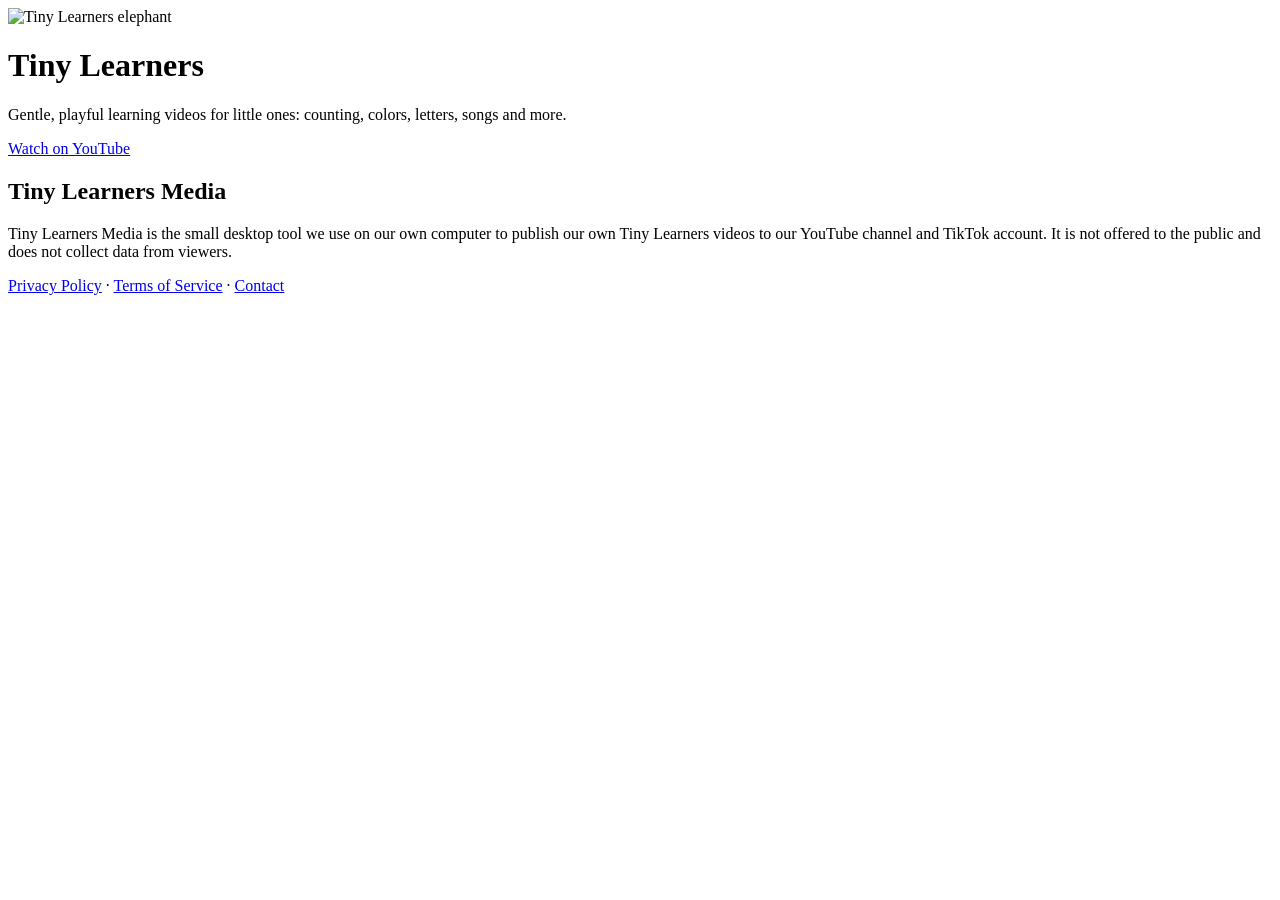
==== index.html @ e6f68d75 "Add initial HTML structure for Tiny Learners" ====
<!doctype html>
<html lang="en">
<head>
<meta charset="utf-8">
<meta name="viewport" content="width=device-width, initial-scale=1">
<title>Tiny Learners</title>
<link rel="icon" href="icon.jpg">
<link rel="stylesheet" href="style.css">
</head>
<body>
<main>
  <img class="logo" src="icon.jpg" alt="Tiny Learners elephant" width="120" height="120">
  <h1>Tiny Learners</h1>
  <p>Gentle, playful learning videos for little ones: counting, colors, letters, songs and more.</p>
  <p><a class="button" href="https://www.youtube.com/channel/UCVewof9gLI_8Oju2egagrQw">Watch on YouTube</a></p>

  <h2>Tiny Learners Media</h2>
  <p>Tiny Learners Media is the small desktop tool we use on our own computer to publish our own
  Tiny Learners videos to our YouTube channel and TikTok account. It is not offered to the public
  and does not collect data from viewers.</p>

  <p class="links"><a href="privacy.html">Privacy Policy</a> &middot; <a href="terms.html">Terms of Service</a> &middot;
  <a href="mailto:tinylearnerscreator@gmail.com">Contact</a></p>
</main>
</body>
</html>
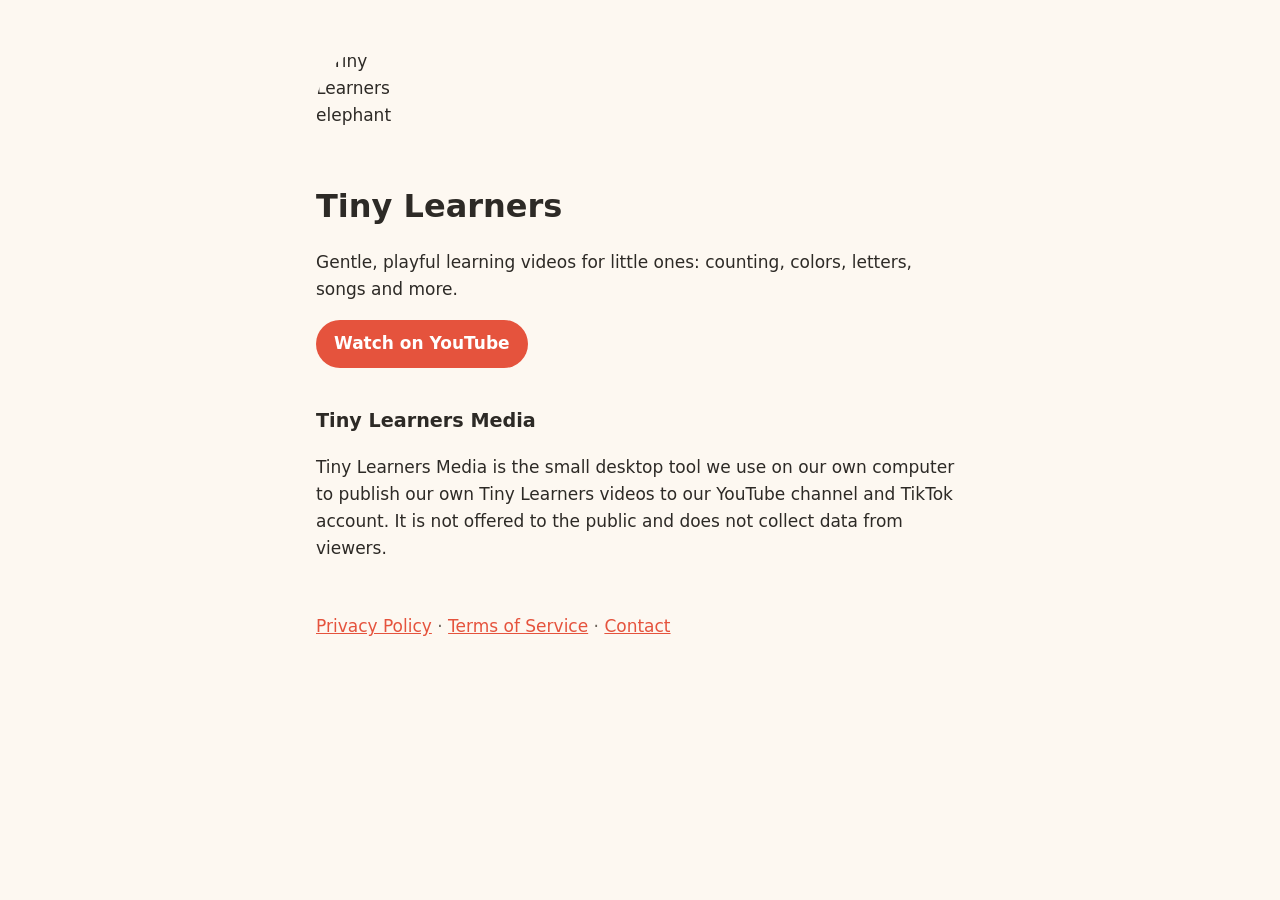
==== commit 7185988d: "Add files via upload" ====
--- a/index.html
+++ b/index.html
@@ -4,12 +4,12 @@
 <meta charset="utf-8">
 <meta name="viewport" content="width=device-width, initial-scale=1">
 <title>Tiny Learners</title>
-<link rel="icon" href="icon.jpg">
+<link rel="icon" href="https://yt3.googleusercontent.com/RKaXb0GFK94QQe6g370gl3TG7ZemWa3ppSqnndNb-00wYAyc5lWTYmpzx7sJsZKiynqfkNKZtw=s240-c-k-c0x00ffffff-no-rj">
 <link rel="stylesheet" href="style.css">
 </head>
 <body>
 <main>
-  <img class="logo" src="icon.jpg" alt="Tiny Learners elephant" width="120" height="120">
+  <img class="logo" src="https://yt3.googleusercontent.com/RKaXb0GFK94QQe6g370gl3TG7ZemWa3ppSqnndNb-00wYAyc5lWTYmpzx7sJsZKiynqfkNKZtw=s240-c-k-c0x00ffffff-no-rj" alt="Tiny Learners elephant" width="120" height="120">
   <h1>Tiny Learners</h1>
   <p>Gentle, playful learning videos for little ones: counting, colors, letters, songs and more.</p>
   <p><a class="button" href="https://www.youtube.com/channel/UCVewof9gLI_8Oju2egagrQw">Watch on YouTube</a></p>
--- a/style.css
+++ b/style.css
@@ -0,0 +1,13 @@
+:root { --bg: #fdf8f1; --fg: #2d2a26; --muted: #6b645b; --accent: #e5533d; }
+* { box-sizing: border-box; }
+body { margin: 0; background: var(--bg); color: var(--fg);
+  font: 17px/1.6 system-ui, -apple-system, "Segoe UI", Roboto, sans-serif; }
+main { max-width: 680px; margin: 0 auto; padding: 48px 16px 64px; }
+h1 { font-size: 2rem; margin: 0.4em 0 0.2em; }
+h2 { font-size: 1.2rem; margin-top: 2em; }
+a { color: var(--accent); }
+.logo { border-radius: 50%; display: block; }
+.muted { color: var(--muted); }
+.button { display: inline-block; background: var(--accent); color: #fff; padding: 10px 18px;
+  border-radius: 999px; text-decoration: none; font-weight: 600; }
+.links { margin-top: 3em; color: var(--muted); }
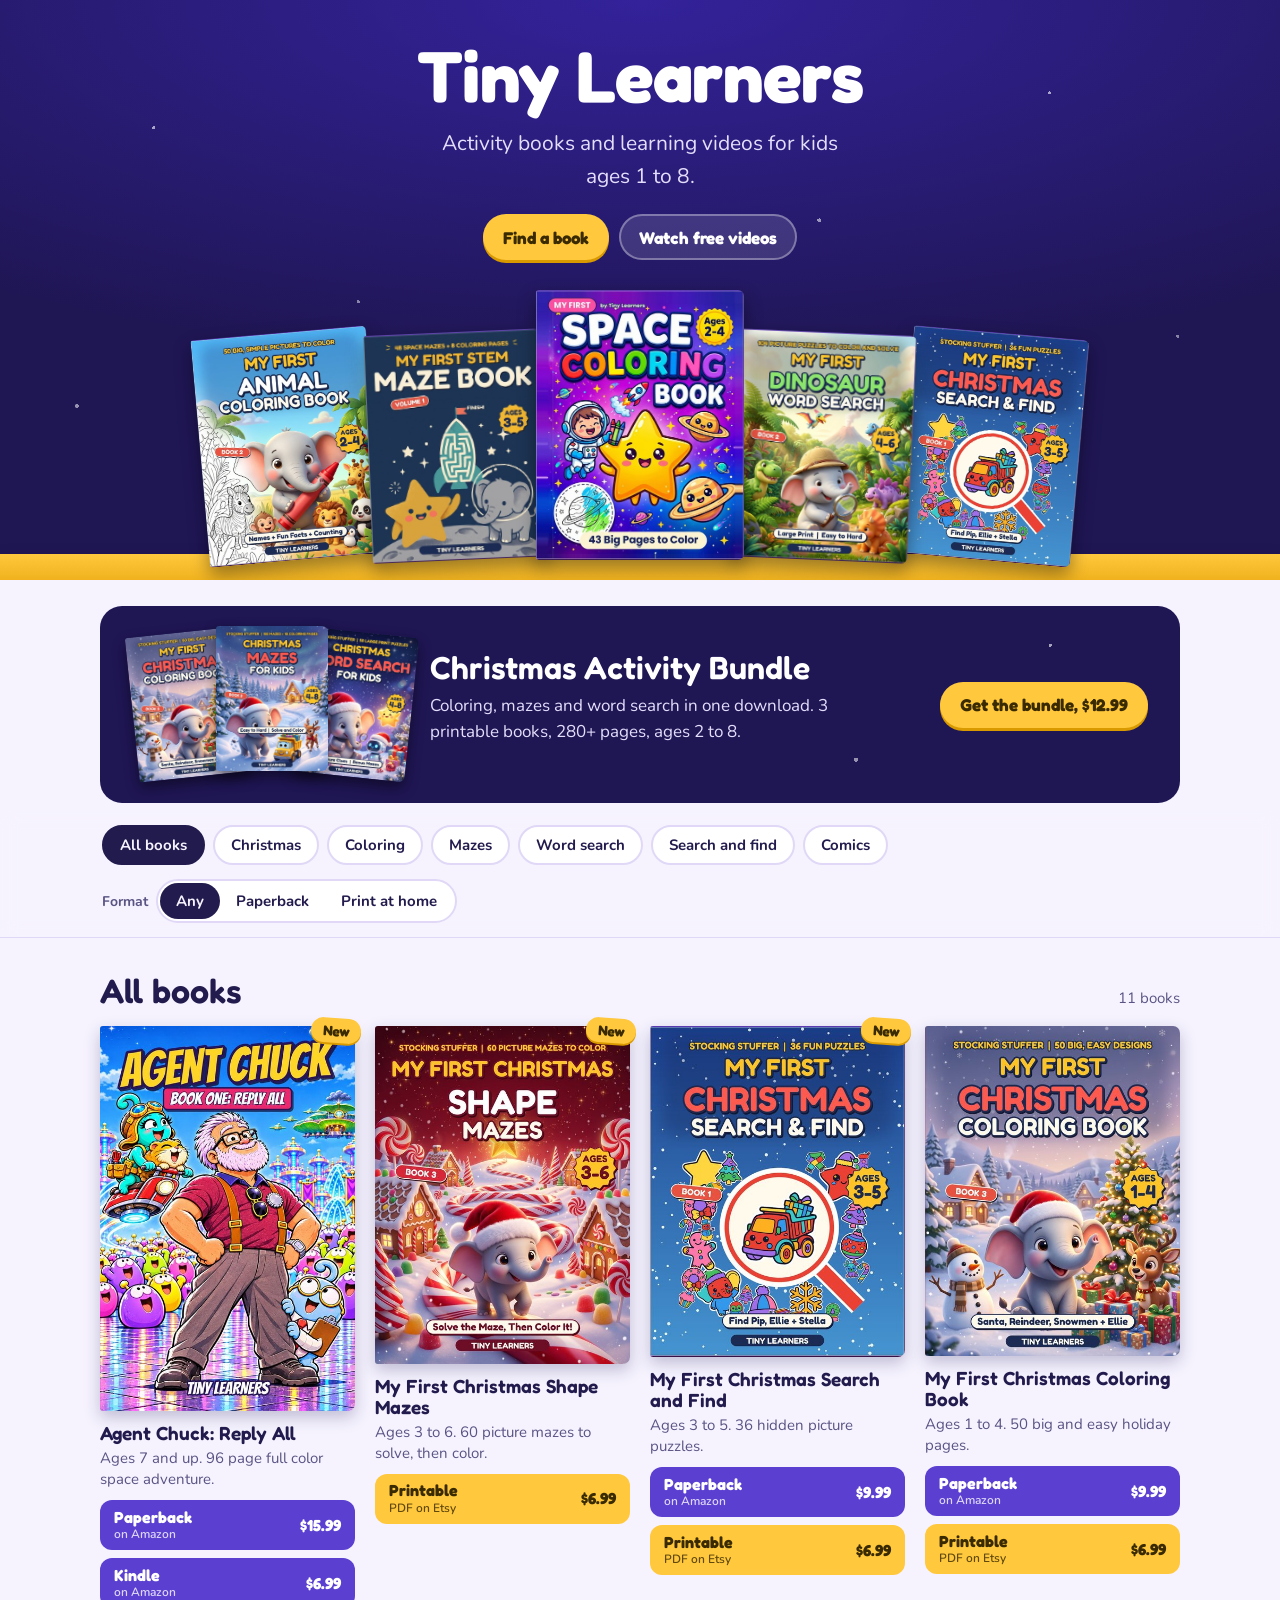
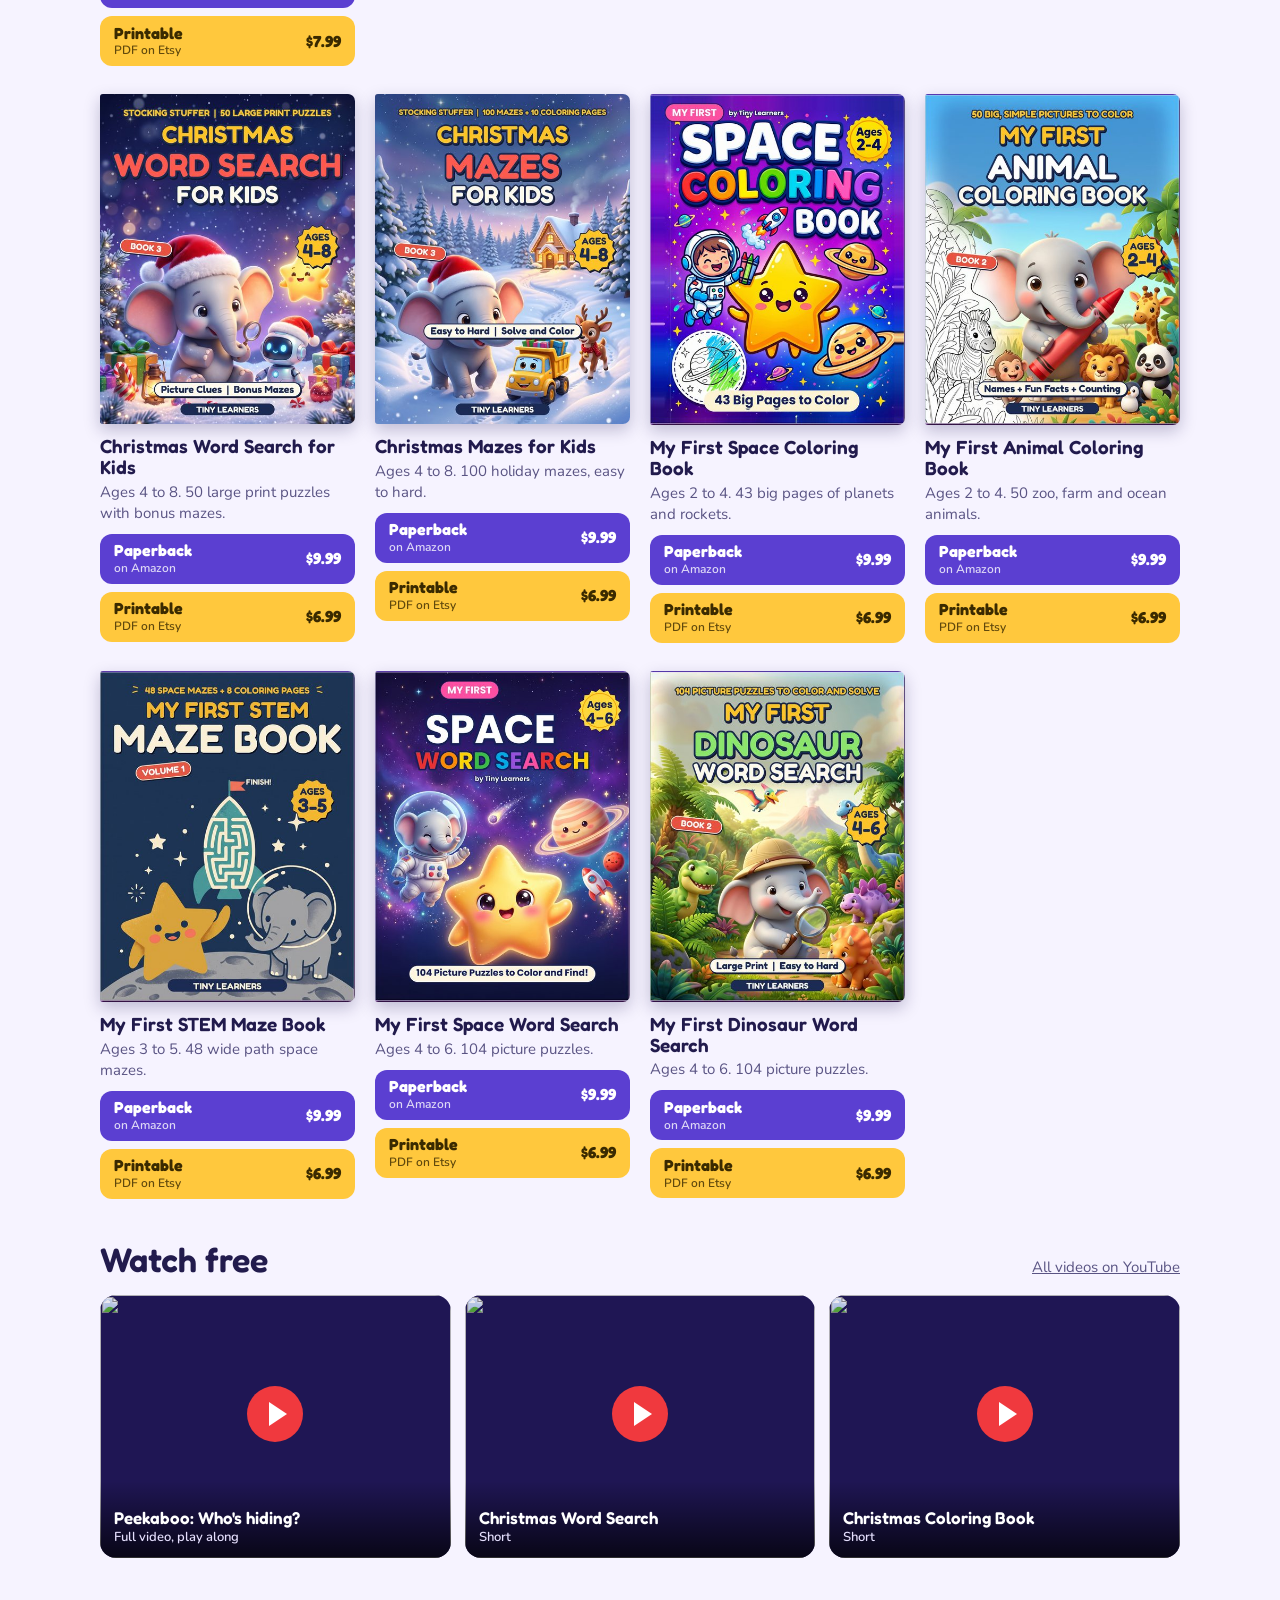
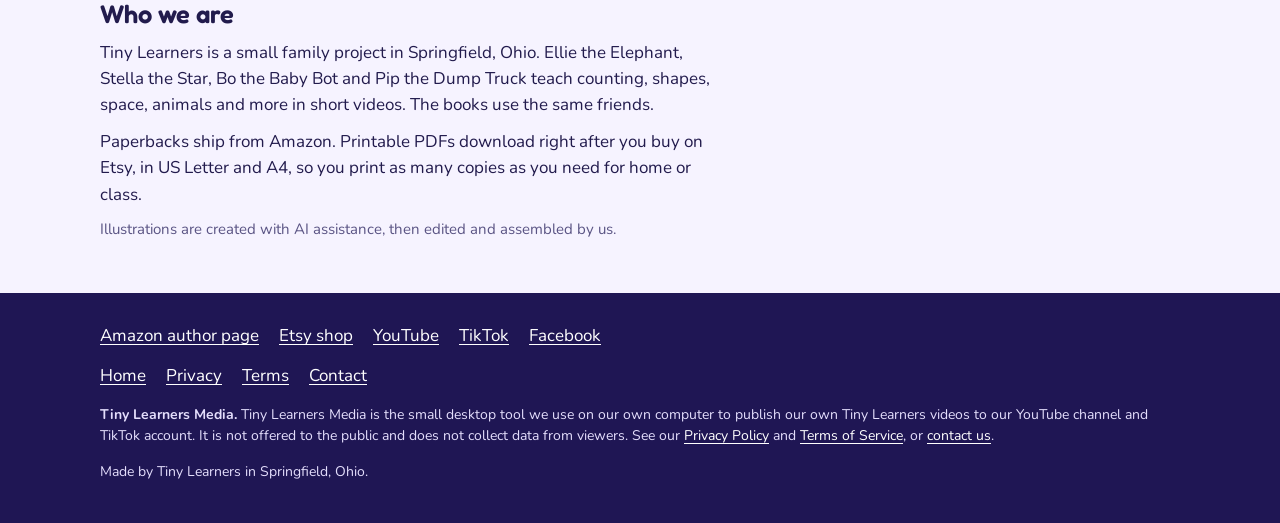
==== commit cecfee1d: "Home page now shows the full links page; app text kept in footer" ====
--- a/index.html
+++ b/index.html
@@ -3,24 +3,331 @@
 <head>
 <meta charset="utf-8">
 <meta name="viewport" content="width=device-width, initial-scale=1">
-<title>Tiny Learners</title>
+<title>Tiny Learners: activity books and videos for kids ages 1 to 8</title>
+<meta name="description" content="Coloring books, mazes, word searches, search and find puzzles and comics for kids ages 1 to 8, as paperbacks on Amazon or printable PDFs on Etsy. Plus free learning videos.">
+<meta property="og:title" content="Tiny Learners: activity books and videos for kids">
+<meta property="og:description" content="Paperbacks on Amazon, printable PDFs on Etsy, and free learning videos on YouTube.">
+<meta property="og:type" content="website">
+<meta property="og:image" content="https://tinylearnerscreator.github.io/img/og.jpg">
+<meta name="twitter:card" content="summary_large_image">
+<link rel="canonical" href="https://tinylearnerscreator.github.io/">
+<meta name="theme-color" content="#1f1654">
 <link rel="icon" href="https://yt3.googleusercontent.com/RKaXb0GFK94QQe6g370gl3TG7ZemWa3ppSqnndNb-00wYAyc5lWTYmpzx7sJsZKiynqfkNKZtw=s240-c-k-c0x00ffffff-no-rj">
-<link rel="stylesheet" href="style.css">
+<link rel="preconnect" href="https://fonts.googleapis.com">
+<link rel="preconnect" href="https://fonts.gstatic.com" crossorigin>
+<link href="https://fonts.googleapis.com/css2?family=Fredoka:wght@500;600;700&family=Nunito:wght@400;600;800&display=swap" rel="stylesheet">
+<style>
+:root{
+  --night:#1f1654; --night-2:#33229a; --sun:#ffc83d; --sun-ink:#3a2a00; --sun-edge:#d99a00;
+  --paper:#f6f3ff; --card:#ffffff; --ink:#221b4d; --muted:#5a5484; --line:#e0d8f6;
+  --btn:#5b3fd1; --btn-ink:#ffffff; --focus:#ff6a4d;
+  --display:"Fredoka","Trebuchet MS",system-ui,sans-serif; --text:"Nunito",system-ui,-apple-system,"Segoe UI",sans-serif;
+}
+@media (prefers-color-scheme:dark){
+  :root{--paper:#140e36; --card:#221a52; --ink:#f4f0ff; --muted:#bdb5e6; --line:#372d73; --btn:#7059ea}
+}
+*{box-sizing:border-box}
+html{scroll-behavior:smooth}
+body{margin:0;background:var(--paper);color:var(--ink);font:400 17px/1.55 var(--text);-webkit-text-size-adjust:100%}
+a{color:inherit}
+:focus-visible{outline:3px solid var(--focus);outline-offset:3px;border-radius:6px}
+.skip{position:absolute;left:-999px;top:8px;background:var(--sun);color:var(--sun-ink);padding:8px 14px;border-radius:8px;z-index:20;font-weight:800}
+.skip:focus{left:8px}
+h1,h2,h3{font-family:var(--display);font-weight:600;line-height:1.1;margin:0}
+.wrap{width:min(1080px,100% - 32px);margin-inline:auto}
+
+/* Hero: a night sky with the covers standing on a toy shelf */
+.hero{background:
+  radial-gradient(1.5px 1.5px at 12% 22%,#fff9 98%,#0000),radial-gradient(1.5px 1.5px at 82% 16%,#fff9 98%,#0000),
+  radial-gradient(2px 2px at 64% 38%,#fff8 98%,#0000),radial-gradient(1.5px 1.5px at 28% 52%,#fff7 98%,#0000),
+  radial-gradient(1.5px 1.5px at 92% 58%,#fff7 98%,#0000),radial-gradient(2px 2px at 6% 70%,#fff8 98%,#0000),
+  radial-gradient(120% 90% at 50% 0%,var(--night-2),var(--night) 70%);
+  color:#fff;padding:36px 0 0;position:relative;overflow:hidden}
+.hero .wrap{text-align:center}
+.hero h1{font-size:clamp(40px,9vw,72px);font-weight:700;letter-spacing:-.01em}
+.hero .lede{max-width:34ch;margin:12px auto 0;font-size:clamp(17px,2.6vw,21px);color:#e4defc}
+.hero-cta{display:flex;flex-wrap:wrap;gap:10px;justify-content:center;margin:22px 0 0}
+.pill{display:inline-flex;align-items:center;min-height:46px;padding:0 20px;border-radius:999px;font:700 17px var(--display);text-decoration:none;
+  background:var(--sun);color:var(--sun-ink);box-shadow:0 3px 0 var(--sun-edge)}
+.pill.alt{background:#ffffff1f;color:#fff;box-shadow:inset 0 0 0 2px #ffffff55}
+.pill:hover{transform:translateY(-1px)}
+.shelf{list-style:none;margin:30px auto 0;padding:0 0 0;display:flex;justify-content:center;align-items:flex-end;position:relative;z-index:1}
+.shelf li{flex:none;margin-inline:-.5vw;transform:rotate(var(--r,0deg));transform-origin:50% 100%;
+  animation:rise .7s cubic-bezier(.2,.9,.3,1.2) both;animation-delay:calc(var(--i)*90ms)}
+.shelf li:nth-child(1){--r:-5deg;--i:0;z-index:1} .shelf li:nth-child(2){--r:-2.5deg;--i:1;z-index:2}
+.shelf li:nth-child(3){--r:0deg;--i:2;z-index:5} .shelf li:nth-child(4){--r:2.5deg;--i:3;z-index:2} .shelf li:nth-child(5){--r:5deg;--i:4;z-index:1}
+.shelf img{display:block;width:clamp(60px,17vw,176px);height:auto;border-radius:3px 6px 6px 3px;box-shadow:-3px 0 0 #0003 inset,0 8px 18px #0006}
+.shelf li:nth-child(3) img{width:clamp(78px,21vw,208px)}
+@keyframes rise{from{transform:translateY(70px) rotate(var(--r,0deg));opacity:0}to{transform:translateY(0) rotate(var(--r,0deg));opacity:1}}
+.ledge{height:26px;background:linear-gradient(var(--sun),#f0b21e);box-shadow:0 5px 0 var(--sun-edge),0 12px 22px #0004;position:relative;z-index:0;margin-top:-6px}
+
+/* Filters */
+.bar{position:relative;top:0;z-index:10;background:color-mix(in srgb,var(--paper) 92%,transparent);backdrop-filter:blur(8px);border-bottom:1px solid var(--line);padding:12px 0}
+.bar .wrap{display:flex;flex-direction:column;gap:10px}
+.row{display:flex;gap:8px;overflow-x:auto;scrollbar-width:none;padding:2px}
+.row::-webkit-scrollbar{display:none}
+.chip{flex:none;min-height:40px;padding:0 16px;border-radius:999px;border:2px solid var(--line);background:var(--card);color:var(--ink);font:700 15px var(--text);cursor:pointer}
+.chip[aria-pressed=true]{background:var(--ink);color:var(--paper);border-color:var(--ink)}
+.seg{display:inline-flex;border:2px solid var(--line);border-radius:999px;background:var(--card);padding:2px;flex:none}
+.seg .chip{border:0;min-height:36px}
+.rowlabel{flex:none;align-self:center;font:700 14px var(--text);color:var(--muted)}
+
+@media(min-width:700px){.bar{position:sticky}}
+@media(max-width:560px){.shelf li:nth-child(1),.shelf li:nth-child(5){display:none}.shelf img{width:30vw}.shelf li:nth-child(3) img{width:38vw}.shelf li{margin-inline:-2vw}}
+
+/* Sections */
+section{padding:34px 0 8px}
+.sec-h{display:flex;align-items:baseline;justify-content:space-between;gap:12px;margin-bottom:16px;flex-wrap:wrap}
+.sec-h h2{font-size:clamp(26px,4.4vw,34px)}
+.count{color:var(--muted);font-size:15px;margin:0}
+
+/* Bundle */
+.bundle{display:grid;gap:18px;align-items:center;background:var(--night);color:#fff;border-radius:22px;padding:22px;margin-top:26px;
+  background-image:radial-gradient(1.5px 1.5px at 88% 20%,#fff9 98%,#0000),radial-gradient(2px 2px at 70% 78%,#fff8 98%,#0000)}
+.bundle .stack{display:flex;justify-content:center}
+.bundle .bc{width:min(30vw,128px);height:auto;border-radius:3px 6px 6px 3px;box-shadow:0 6px 14px #0007;margin-inline:-14px;transform:rotate(var(--r,0deg))}
+.bundle .bc:nth-child(1){--r:-6deg}.bundle .bc:nth-child(3){--r:6deg}.bundle .bc:nth-child(2){position:relative;z-index:1;transform:translateY(-6px)}
+.bundle h2{font-size:clamp(24px,4vw,32px)}
+.bundle p{margin:8px 0 14px;color:#e4defc;max-width:44ch}
+@media(min-width:700px){.bundle{grid-template-columns:auto 1fr auto;padding:26px 32px}.bundle .stack{justify-content:flex-start;padding-inline:14px}.bundle .bc{width:112px}}
+
+/* Book cards */
+.books{list-style:none;margin:0;padding:0;display:grid;grid-template-columns:repeat(2,1fr);gap:22px 14px}
+@media(min-width:640px){.books{grid-template-columns:repeat(3,1fr);gap:28px 20px}}
+@media(min-width:900px){.books{grid-template-columns:repeat(4,1fr)}}
+.book[hidden]{display:none}
+.art{position:relative;margin-bottom:12px}
+.cv{display:block;width:100%;height:auto;aspect-ratio:480/623;border-radius:3px 7px 7px 3px;box-shadow:inset 4px 0 0 #00000030,0 6px 16px #1f165440;transition:transform .2s}
+.book:hover .cv{transform:translateY(-4px) rotate(-1deg)}
+.flag{position:absolute;top:-8px;right:-6px;background:var(--sun);color:var(--sun-ink);font:700 14px var(--display);padding:4px 12px;border-radius:999px;box-shadow:0 2px 0 var(--sun-edge);transform:rotate(4deg)}
+.cv-chuck{display:flex;flex-direction:column;justify-content:center;align-items:center;gap:2px;text-align:center;color:#fff;
+  background:radial-gradient(circle at 50% 30%,#7b3fe4,#2b1670 70%);padding:12px}
+.cv-chuck .c1{font:700 clamp(18px,4vw,26px) var(--display);color:var(--sun)}
+.cv-chuck .c2{font:700 clamp(32px,8vw,52px)/1 var(--display);text-shadow:3px 3px 0 #ff6a4d}
+.cv-chuck .c3{font:600 clamp(15px,3.2vw,20px) var(--display);margin-top:8px}
+.cv-chuck .c4{font:700 13px var(--text);background:var(--sun);color:var(--sun-ink);padding:3px 10px;border-radius:999px;margin-top:12px}
+.book h3{font-size:19px;margin-bottom:4px}
+.meta{margin:0 0 10px;color:var(--muted);font-size:15px;line-height:1.4}
+.buys{display:grid;gap:8px}
+.buy{display:flex;justify-content:space-between;align-items:center;gap:8px;min-height:50px;padding:6px 14px;border-radius:12px;text-decoration:none;font:700 16px var(--display);line-height:1.15}
+.artlink{display:block;width:100%;padding:0;margin:0;border:0;background:none;cursor:pointer;color:inherit;border-radius:7px}
+.artlink:focus-visible,.buy:focus-visible{outline:3px solid var(--sun);outline-offset:3px}
+#pick{border:0;border-radius:18px;padding:20px;max-width:min(92vw,360px);width:100%;background:#fff;color:inherit;box-shadow:0 20px 60px #1f165480}
+#pick::backdrop{background:#1f165499}
+#pick h3{margin:0 0 4px;font:700 20px var(--display)}
+#pick p{margin:0 0 14px}
+#pick .buys{display:grid;gap:10px}
+#pick .x{margin-top:12px;width:100%;min-height:44px;border:0;border-radius:12px;background:#0000000d;font:600 16px var(--text);cursor:pointer}
+.buy small{display:block;font:600 12px var(--text);opacity:.8}
+.buy-paperback,.buy-hardcover,.buy-kindle{background:var(--btn);color:var(--btn-ink)}
+.buy-print{background:var(--sun);color:var(--sun-ink)}
+.buy:hover{filter:brightness(1.07);transform:translateY(-1px)}
+.buy[hidden]{display:none}
+.empty{text-align:center;padding:30px 0}
+.empty button{margin-top:10px}
+
+/* Videos */
+.vids{display:grid;gap:14px;grid-template-columns:1fr}
+@media(min-width:640px){.vids{grid-template-columns:repeat(3,1fr)}}
+.vid{position:relative;display:block;border-radius:16px;overflow:hidden;background:var(--night);color:#fff;text-decoration:none;aspect-ratio:4/3}
+.vid img{width:100%;height:100%;object-fit:cover;display:block;opacity:.9}
+.vid .play{position:absolute;inset:0;margin:auto;width:56px;height:56px;border-radius:50%;background:#ff3d3dee;top:-24px}
+.vid .play::after{content:"";position:absolute;left:22px;top:16px;border-left:18px solid #fff;border-top:12px solid transparent;border-bottom:12px solid transparent}
+.vid .vt{position:absolute;left:0;right:0;bottom:0;padding:26px 14px 12px;background:linear-gradient(#0000,#000b);font:600 17px var(--display)}
+.vid .vt small{display:block;font:600 13px var(--text);color:#e4defc}
+.vid:hover img{opacity:1}
+
+/* About + footer */
+.about{display:grid;gap:10px;max-width:62ch}
+.about p{margin:0}
+.fine{color:var(--muted);font-size:15px}
+footer{margin-top:44px;background:var(--night);color:#e4defc;padding:30px 0 40px}
+footer .wrap{display:grid;gap:14px}
+footer nav{display:flex;flex-wrap:wrap;gap:6px 20px}
+footer a{color:#fff;text-underline-offset:3px}
+footer p{margin:0;font-size:14px}
+
+@media(prefers-reduced-motion:reduce){
+  html{scroll-behavior:auto}
+  .shelf li{animation:none}
+  .cv,.buy,.pill{transition:none}
+  .book:hover .cv,.buy:hover,.pill:hover{transform:none}
+}
+</style>
 </head>
 <body>
+<a class="skip" href="#books">Skip to the books</a>
+
+<header class="hero">
+  <div class="wrap">
+    <h1>Tiny Learners</h1>
+    <p class="lede">Activity books and learning videos for kids ages 1 to 8.</p>
+    <div class="hero-cta">
+      <a class="pill" href="#books">Find a book</a>
+      <a class="pill alt" href="#watch">Watch free videos</a>
+    </div>
+    <ul class="shelf" aria-hidden="true"><li><img class="hc" src="img/books/animal-coloring.jpg" width="480" height="623" style="aspect-ratio:480/623" alt="" loading="lazy" decoding="async"></li><li><img class="hc" src="img/books/stem-maze.jpg" width="480" height="623" style="aspect-ratio:480/623" alt="" loading="lazy" decoding="async"></li><li><img class="hc" src="img/books/space-coloring.jpg" width="480" height="623" style="aspect-ratio:480/623" alt="" loading="lazy" decoding="async"></li><li><img class="hc" src="img/books/dino-word-search.jpg" width="480" height="623" style="aspect-ratio:480/623" alt="" loading="lazy" decoding="async"></li><li><img class="hc" src="img/books/xmas-search-find.jpg" width="480" height="623" style="aspect-ratio:480/623" alt="" loading="lazy" decoding="async"></li></ul>
+  </div>
+  <div class="ledge"></div>
+</header>
+
 <main>
-  <img class="logo" src="https://yt3.googleusercontent.com/RKaXb0GFK94QQe6g370gl3TG7ZemWa3ppSqnndNb-00wYAyc5lWTYmpzx7sJsZKiynqfkNKZtw=s240-c-k-c0x00ffffff-no-rj" alt="Tiny Learners elephant" width="120" height="120">
-  <h1>Tiny Learners</h1>
-  <p>Gentle, playful learning videos for little ones: counting, colors, letters, songs and more.</p>
-  <p><a class="button" href="https://www.youtube.com/channel/UCVewof9gLI_8Oju2egagrQw">Watch on YouTube</a></p>
-
-  <h2>Tiny Learners Media</h2>
-  <p>Tiny Learners Media is the small desktop tool we use on our own computer to publish our own
-  Tiny Learners videos to our YouTube channel and TikTok account. It is not offered to the public
-  and does not collect data from viewers.</p>
-
-  <p class="links"><a href="privacy.html">Privacy Policy</a> &middot; <a href="terms.html">Terms of Service</a> &middot;
-  <a href="mailto:tinylearnerscreator@gmail.com">Contact</a></p>
+  <div class="wrap">
+    <section aria-labelledby="bundle-h" style="padding-top:0">
+      <div class="bundle">
+        <div class="stack" aria-hidden="true"><img class="bc" src="img/books/xmas-coloring.jpg" width="480" height="621" style="aspect-ratio:480/621" alt="" loading="lazy" decoding="async"><img class="bc" src="img/books/xmas-maze.jpg" width="480" height="621" style="aspect-ratio:480/621" alt="" loading="lazy" decoding="async"><img class="bc" src="img/books/xmas-word-search.jpg" width="480" height="621" style="aspect-ratio:480/621" alt="" loading="lazy" decoding="async"></div>
+        <div>
+          <h2 id="bundle-h">Christmas Activity Bundle</h2>
+          <p>Coloring, mazes and word search in one download. 3 printable books, 280+ pages, ages 2 to 8.</p>
+        </div>
+        <a class="pill" href="https://www.etsy.com/listing/4613934988" target="_blank" rel="noopener" aria-label="Get the Christmas Activity Bundle printable PDF on Etsy, $12.99">Get the bundle, $12.99</a>
+      </div>
+    </section>
+  </div>
+
+<div class="bar" id="bar" role="region" aria-label="Filter books">
+  <div class="wrap">
+    <div class="row" id="kinds"><button type="button" class="chip" data-filter="all" aria-pressed="true">All books</button><button type="button" class="chip" data-filter="t:christmas" aria-pressed="false">Christmas</button><button type="button" class="chip" data-filter="k:coloring" aria-pressed="false">Coloring</button><button type="button" class="chip" data-filter="k:mazes" aria-pressed="false">Mazes</button><button type="button" class="chip" data-filter="k:wordsearch" aria-pressed="false">Word search</button><button type="button" class="chip" data-filter="k:search" aria-pressed="false">Search and find</button><button type="button" class="chip" data-filter="k:comics" aria-pressed="false">Comics</button></div>
+    <div class="row">
+      <span class="rowlabel" id="fmtlabel">Format</span>
+      <div class="seg" role="group" aria-labelledby="fmtlabel" id="fmts">
+        <button type="button" class="chip" data-format="any" aria-pressed="true">Any</button>
+        <button type="button" class="chip" data-format="paperback" aria-pressed="false">Paperback</button>
+        <button type="button" class="chip" data-format="print" aria-pressed="false">Print at home</button>
+      </div>
+    </div>
+  </div>
+</div>
+
+  <div class="wrap">
+    <section id="books" aria-labelledby="books-h">
+      <div class="sec-h">
+        <h2 id="books-h">All books</h2>
+        <p class="count" id="count" aria-live="polite">11 books</p>
+      </div>
+      <ul class="books" id="list">
+<li class="book" data-kind="comics" data-themes="comics" data-formats="paperback kindle print"><div class="art"><button type="button" class="artlink choose" aria-haspopup="dialog" aria-label="Choose where to buy Agent Chuck: Reply All"><img class="cv" src="img/books/agent-chuck.jpg" width="480" height="724" style="aspect-ratio:480/724" alt="Cover of Agent Chuck: Reply All" loading="lazy" decoding="async"></button><span class="flag">New</span></div><h3>Agent Chuck: Reply All</h3><p class="meta">Ages 7 and up. 96 page full color space adventure.</p><div class="buys"><a class="buy buy-paperback" href="https://www.amazon.com/dp/B0HSL2GQD8" target="_blank" rel="noopener" aria-label="Paperback of Agent Chuck: Reply All on Amazon, $15.99"><span class="bl">Paperback<small>on Amazon</small></span><span class="bp">$15.99</span></a><a class="buy buy-kindle" href="https://www.amazon.com/dp/B0HSJZ2Z18" target="_blank" rel="noopener" aria-label="Kindle of Agent Chuck: Reply All on Amazon, $6.99"><span class="bl">Kindle<small>on Amazon</small></span><span class="bp">$6.99</span></a><a class="buy buy-print" href="https://www.etsy.com/listing/4616712001" target="_blank" rel="noopener" aria-label="Printable of Agent Chuck: Reply All on Etsy, $7.99"><span class="bl">Printable<small>PDF on Etsy</small></span><span class="bp">$7.99</span></a></div></li>
+<li class="book" data-kind="mazes" data-themes="christmas" data-formats="print"><div class="art"><a class="artlink" href="https://www.etsy.com/listing/4620714839" target="_blank" rel="noopener" aria-label="Buy My First Christmas Shape Mazes on Etsy"><img class="cv" src="img/books/xmas-shape-mazes.jpg" width="480" height="635" style="aspect-ratio:480/635" alt="Cover of My First Christmas Shape Mazes" loading="lazy" decoding="async"></a><span class="flag">New</span></div><h3>My First Christmas Shape Mazes</h3><p class="meta">Ages 3 to 6. 60 picture mazes to solve, then color.</p><div class="buys"><a class="buy buy-print" href="https://www.etsy.com/listing/4620714839" target="_blank" rel="noopener" aria-label="Printable of My First Christmas Shape Mazes on Etsy, $6.99"><span class="bl">Printable<small>PDF on Etsy</small></span><span class="bp">$6.99</span></a></div></li>
+<li class="book" data-kind="search" data-themes="christmas" data-formats="paperback print"><div class="art"><button type="button" class="artlink choose" aria-haspopup="dialog" aria-label="Choose where to buy My First Christmas Search and Find"><img class="cv" src="img/books/xmas-search-find.jpg" width="480" height="623" style="aspect-ratio:480/623" alt="Cover of My First Christmas Search and Find" loading="lazy" decoding="async"></button><span class="flag">New</span></div><h3>My First Christmas Search and Find</h3><p class="meta">Ages 3 to 5. 36 hidden picture puzzles.</p><div class="buys"><a class="buy buy-paperback" href="https://www.amazon.com/dp/B0HRYKTGF6" target="_blank" rel="noopener" aria-label="Paperback of My First Christmas Search and Find on Amazon, $9.99"><span class="bl">Paperback<small>on Amazon</small></span><span class="bp">$9.99</span></a><a class="buy buy-print" href="https://www.etsy.com/listing/4619001616" target="_blank" rel="noopener" aria-label="Printable of My First Christmas Search and Find on Etsy, $6.99"><span class="bl">Printable<small>PDF on Etsy</small></span><span class="bp">$6.99</span></a></div></li>
+<li class="book" data-kind="coloring" data-themes="christmas" data-formats="paperback print"><div class="art"><button type="button" class="artlink choose" aria-haspopup="dialog" aria-label="Choose where to buy My First Christmas Coloring Book"><img class="cv" src="img/books/xmas-coloring.jpg" width="480" height="621" style="aspect-ratio:480/621" alt="Cover of My First Christmas Coloring Book" loading="lazy" decoding="async"></button></div><h3>My First Christmas Coloring Book</h3><p class="meta">Ages 1 to 4. 50 big and easy holiday pages.</p><div class="buys"><a class="buy buy-paperback" href="https://www.amazon.com/dp/B0HRRD8DKT" target="_blank" rel="noopener" aria-label="Paperback of My First Christmas Coloring Book on Amazon, $9.99"><span class="bl">Paperback<small>on Amazon</small></span><span class="bp">$9.99</span></a><a class="buy buy-print" href="https://www.etsy.com/listing/4610915945" target="_blank" rel="noopener" aria-label="Printable of My First Christmas Coloring Book on Etsy, $6.99"><span class="bl">Printable<small>PDF on Etsy</small></span><span class="bp">$6.99</span></a></div></li>
+<li class="book" data-kind="wordsearch" data-themes="christmas" data-formats="paperback print"><div class="art"><button type="button" class="artlink choose" aria-haspopup="dialog" aria-label="Choose where to buy Christmas Word Search for Kids"><img class="cv" src="img/books/xmas-word-search.jpg" width="480" height="621" style="aspect-ratio:480/621" alt="Cover of Christmas Word Search for Kids" loading="lazy" decoding="async"></button></div><h3>Christmas Word Search for Kids</h3><p class="meta">Ages 4 to 8. 50 large print puzzles with bonus mazes.</p><div class="buys"><a class="buy buy-paperback" href="https://www.amazon.com/dp/B0HQXY3JF4" target="_blank" rel="noopener" aria-label="Paperback of Christmas Word Search for Kids on Amazon, $9.99"><span class="bl">Paperback<small>on Amazon</small></span><span class="bp">$9.99</span></a><a class="buy buy-print" href="https://www.etsy.com/listing/4610936816" target="_blank" rel="noopener" aria-label="Printable of Christmas Word Search for Kids on Etsy, $6.99"><span class="bl">Printable<small>PDF on Etsy</small></span><span class="bp">$6.99</span></a></div></li>
+<li class="book" data-kind="mazes" data-themes="christmas" data-formats="paperback print"><div class="art"><button type="button" class="artlink choose" aria-haspopup="dialog" aria-label="Choose where to buy Christmas Mazes for Kids"><img class="cv" src="img/books/xmas-maze.jpg" width="480" height="621" style="aspect-ratio:480/621" alt="Cover of Christmas Mazes for Kids" loading="lazy" decoding="async"></button></div><h3>Christmas Mazes for Kids</h3><p class="meta">Ages 4 to 8. 100 holiday mazes, easy to hard.</p><div class="buys"><a class="buy buy-paperback" href="https://www.amazon.com/dp/B0HR1RRNCD" target="_blank" rel="noopener" aria-label="Paperback of Christmas Mazes for Kids on Amazon, $9.99"><span class="bl">Paperback<small>on Amazon</small></span><span class="bp">$9.99</span></a><a class="buy buy-print" href="https://www.etsy.com/listing/4611716552" target="_blank" rel="noopener" aria-label="Printable of Christmas Mazes for Kids on Etsy, $6.99"><span class="bl">Printable<small>PDF on Etsy</small></span><span class="bp">$6.99</span></a></div></li>
+<li class="book" data-kind="coloring" data-themes="space" data-formats="paperback print"><div class="art"><button type="button" class="artlink choose" aria-haspopup="dialog" aria-label="Choose where to buy My First Space Coloring Book"><img class="cv" src="img/books/space-coloring.jpg" width="480" height="623" style="aspect-ratio:480/623" alt="Cover of My First Space Coloring Book" loading="lazy" decoding="async"></button></div><h3>My First Space Coloring Book</h3><p class="meta">Ages 2 to 4. 43 big pages of planets and rockets.</p><div class="buys"><a class="buy buy-paperback" href="https://www.amazon.com/dp/B0HPSQ8VM6" target="_blank" rel="noopener" aria-label="Paperback of My First Space Coloring Book on Amazon, $9.99"><span class="bl">Paperback<small>on Amazon</small></span><span class="bp">$9.99</span></a><a class="buy buy-print" href="https://www.etsy.com/listing/4610870364" target="_blank" rel="noopener" aria-label="Printable of My First Space Coloring Book on Etsy, $6.99"><span class="bl">Printable<small>PDF on Etsy</small></span><span class="bp">$6.99</span></a></div></li>
+<li class="book" data-kind="coloring" data-themes="animals" data-formats="paperback print"><div class="art"><button type="button" class="artlink choose" aria-haspopup="dialog" aria-label="Choose where to buy My First Animal Coloring Book"><img class="cv" src="img/books/animal-coloring.jpg" width="480" height="623" style="aspect-ratio:480/623" alt="Cover of My First Animal Coloring Book" loading="lazy" decoding="async"></button></div><h3>My First Animal Coloring Book</h3><p class="meta">Ages 2 to 4. 50 zoo, farm and ocean animals.</p><div class="buys"><a class="buy buy-paperback" href="https://www.amazon.com/dp/B0HQ53N3ZX" target="_blank" rel="noopener" aria-label="Paperback of My First Animal Coloring Book on Amazon, $9.99"><span class="bl">Paperback<small>on Amazon</small></span><span class="bp">$9.99</span></a><a class="buy buy-print" href="https://www.etsy.com/listing/4610855013" target="_blank" rel="noopener" aria-label="Printable of My First Animal Coloring Book on Etsy, $6.99"><span class="bl">Printable<small>PDF on Etsy</small></span><span class="bp">$6.99</span></a></div></li>
+<li class="book" data-kind="mazes" data-themes="space" data-formats="paperback print"><div class="art"><button type="button" class="artlink choose" aria-haspopup="dialog" aria-label="Choose where to buy My First STEM Maze Book"><img class="cv" src="img/books/stem-maze.jpg" width="480" height="623" style="aspect-ratio:480/623" alt="Cover of My First STEM Maze Book" loading="lazy" decoding="async"></button></div><h3>My First STEM Maze Book</h3><p class="meta">Ages 3 to 5. 48 wide path space mazes.</p><div class="buys"><a class="buy buy-paperback" href="https://www.amazon.com/dp/B0HPNW81W8" target="_blank" rel="noopener" aria-label="Paperback of My First STEM Maze Book on Amazon, $9.99"><span class="bl">Paperback<small>on Amazon</small></span><span class="bp">$9.99</span></a><a class="buy buy-print" href="https://www.etsy.com/listing/4610873516" target="_blank" rel="noopener" aria-label="Printable of My First STEM Maze Book on Etsy, $6.99"><span class="bl">Printable<small>PDF on Etsy</small></span><span class="bp">$6.99</span></a></div></li>
+<li class="book" data-kind="wordsearch" data-themes="space" data-formats="paperback print"><div class="art"><button type="button" class="artlink choose" aria-haspopup="dialog" aria-label="Choose where to buy My First Space Word Search"><img class="cv" src="img/books/space-word-search.jpg" width="480" height="623" style="aspect-ratio:480/623" alt="Cover of My First Space Word Search" loading="lazy" decoding="async"></button></div><h3>My First Space Word Search</h3><p class="meta">Ages 4 to 6. 104 picture puzzles.</p><div class="buys"><a class="buy buy-paperback" href="https://www.amazon.com/dp/B0HPRZD5RH" target="_blank" rel="noopener" aria-label="Paperback of My First Space Word Search on Amazon, $9.99"><span class="bl">Paperback<small>on Amazon</small></span><span class="bp">$9.99</span></a><a class="buy buy-print" href="https://www.etsy.com/listing/4610871548" target="_blank" rel="noopener" aria-label="Printable of My First Space Word Search on Etsy, $6.99"><span class="bl">Printable<small>PDF on Etsy</small></span><span class="bp">$6.99</span></a></div></li>
+<li class="book" data-kind="wordsearch" data-themes="dinosaurs" data-formats="paperback print"><div class="art"><button type="button" class="artlink choose" aria-haspopup="dialog" aria-label="Choose where to buy My First Dinosaur Word Search"><img class="cv" src="img/books/dino-word-search.jpg" width="480" height="623" style="aspect-ratio:480/623" alt="Cover of My First Dinosaur Word Search" loading="lazy" decoding="async"></button></div><h3>My First Dinosaur Word Search</h3><p class="meta">Ages 4 to 6. 104 picture puzzles.</p><div class="buys"><a class="buy buy-paperback" href="https://www.amazon.com/dp/B0HQ4YXTPR" target="_blank" rel="noopener" aria-label="Paperback of My First Dinosaur Word Search on Amazon, $9.99"><span class="bl">Paperback<small>on Amazon</small></span><span class="bp">$9.99</span></a><a class="buy buy-print" href="https://www.etsy.com/listing/4610875376" target="_blank" rel="noopener" aria-label="Printable of My First Dinosaur Word Search on Etsy, $6.99"><span class="bl">Printable<small>PDF on Etsy</small></span><span class="bp">$6.99</span></a></div></li>
+      </ul>
+      <div class="empty" id="empty" hidden>
+        <p>No books match both filters yet.</p>
+        <button type="button" class="chip" id="reset">Show all books</button>
+      </div>
+      <noscript><p>Browse every book on <a href="https://www.amazon.com/stores/Tiny-Learners/author/B0HQF9H95T/allbooks">Amazon</a> or <a href="https://tinylearnersbooks.etsy.com">Etsy</a>.</p></noscript>
+    </section>
+
+    <section id="watch" aria-labelledby="watch-h">
+      <div class="sec-h">
+        <h2 id="watch-h">Watch free</h2>
+        <p class="count"><a href="https://www.youtube.com/channel/UCVewof9gLI_8Oju2egagrQw" target="_blank" rel="noopener">All videos on YouTube</a></p>
+      </div>
+      <div class="vids"><a class="vid" href="https://youtu.be/edr1RIdSxzY" target="_blank" rel="noopener"><img src="https://i.ytimg.com/vi/edr1RIdSxzY/hqdefault.jpg" width="480" height="360" alt="" loading="lazy"><span class="play" aria-hidden="true"></span><span class="vt">Peekaboo: Who&#x27;s hiding?<small>Full video, play along</small></span></a><a class="vid" href="https://youtu.be/nVTQbh3vvkM" target="_blank" rel="noopener"><img src="https://i.ytimg.com/vi/nVTQbh3vvkM/hqdefault.jpg" width="480" height="360" alt="" loading="lazy"><span class="play" aria-hidden="true"></span><span class="vt">Christmas Word Search<small>Short</small></span></a><a class="vid" href="https://youtu.be/CJjJ49DmZKo" target="_blank" rel="noopener"><img src="https://i.ytimg.com/vi/CJjJ49DmZKo/hqdefault.jpg" width="480" height="360" alt="" loading="lazy"><span class="play" aria-hidden="true"></span><span class="vt">Christmas Coloring Book<small>Short</small></span></a></div>
+    </section>
+
+    <section id="about" aria-labelledby="about-h">
+      <h2 id="about-h" style="margin-bottom:12px">Who we are</h2>
+      <div class="about">
+        <p>Tiny Learners is a small family project in Springfield, Ohio. Ellie the Elephant, Stella the Star, Bo the Baby Bot and Pip the Dump Truck teach counting, shapes, space, animals and more in short videos. The books use the same friends.</p>
+        <p>Paperbacks ship from Amazon. Printable PDFs download right after you buy on Etsy, in US Letter and A4, so you print as many copies as you need for home or class.</p>
+        <p class="fine">Illustrations are created with AI assistance, then edited and assembled by us.</p>
+      </div>
+    </section>
+  </div>
 </main>
+
+<footer>
+  <div class="wrap">
+    <nav aria-label="Tiny Learners on other sites">
+      <a href="https://www.amazon.com/stores/Tiny-Learners/author/B0HQF9H95T/allbooks" target="_blank" rel="noopener">Amazon author page</a>
+      <a href="https://tinylearnersbooks.etsy.com" target="_blank" rel="noopener">Etsy shop</a>
+      <a href="https://www.youtube.com/channel/UCVewof9gLI_8Oju2egagrQw" target="_blank" rel="noopener">YouTube</a>
+      <a href="https://www.tiktok.com/@tinylearnerscreator" target="_blank" rel="noopener">TikTok</a>
+      <a href="https://www.facebook.com/tinylearnerscreator" target="_blank" rel="noopener">Facebook</a>
+    </nav>
+    <nav aria-label="Site pages">
+      <a href="/">Home</a>
+      <a href="privacy.html">Privacy</a>
+      <a href="terms.html">Terms</a>
+      <a href="mailto:tinylearnerscreator@gmail.com">Contact</a>
+    </nav>
+    <p id="apps"><strong>Tiny Learners Media.</strong> Tiny Learners Media is the small desktop tool we use on our own computer to publish our own Tiny Learners videos to our YouTube channel and TikTok account. It is not offered to the public and does not collect data from viewers. See our <a href="privacy.html">Privacy Policy</a> and <a href="terms.html">Terms of Service</a>, or <a href="mailto:tinylearnerscreator@gmail.com">contact us</a>.</p>
+    <p>Made by Tiny Learners in Springfield, Ohio.</p>
+  </div>
+</footer>
+<dialog id="pick" aria-labelledby="pick-t"><h3 id="pick-t"></h3><p>Choose where to buy.</p><div class="buys" id="pick-buys"></div><button type="button" class="x" id="pick-x">Close</button></dialog>
+
+<script>
+(function(){
+  var items=[].slice.call(document.querySelectorAll('.book'));
+  var kindBtns=[].slice.call(document.querySelectorAll('#kinds .chip'));
+  var fmtBtns=[].slice.call(document.querySelectorAll('#fmts .chip'));
+  var count=document.getElementById('count'), empty=document.getElementById('empty');
+  var kind='all', fmt='any';
+  function match(el){
+    var okK = kind==='all' ||
+      (kind.indexOf('k:')===0 && el.dataset.kind===kind.slice(2)) ||
+      (kind.indexOf('t:')===0 && (' '+el.dataset.themes+' ').indexOf(' '+kind.slice(2)+' ')>-1);
+    var okF = fmt==='any' || (' '+el.dataset.formats+' ').indexOf(' '+fmt+' ')>-1;
+    return okK && okF;
+  }
+  function apply(){
+    var n=0;
+    items.forEach(function(el){
+      var show=match(el); el.hidden=!show; if(show) n++;
+      var p=el.querySelector('.buy-paperback'), r=el.querySelector('.buy-print');
+      if(p) p.hidden = fmt==='print'; if(r) r.hidden = fmt==='paperback';
+    });
+    count.textContent = n + (n===1?' book':' books');
+    var kl=document.querySelector('#kinds .chip[aria-pressed=true]'), fl=document.querySelector('#fmts .chip[aria-pressed=true]');
+    var t=(kl&&kind!=='all')?kl.textContent.trim():'All books';
+    if(fmt==='paperback')t+=' · Paperback'; else if(fmt==='print')t+=' · Printable';
+    document.getElementById('books-h').textContent=t;
+    empty.hidden = n>0;
+  }
+  function showResults(){
+    var bar=document.getElementById('bar'), top=bar.getBoundingClientRect().top;
+    if(top<0||top>window.innerHeight*0.5){bar.scrollIntoView({behavior:window.matchMedia('(prefers-reduced-motion: reduce)').matches?'auto':'smooth',block:'start'})}
+  }
+  function pick(btns,btn){btns.forEach(function(b){b.setAttribute('aria-pressed', b===btn?'true':'false')})}
+  kindBtns.forEach(function(b){b.addEventListener('click',function(){kind=b.dataset.filter;pick(kindBtns,b);apply();showResults()})});
+  fmtBtns.forEach(function(b){b.addEventListener('click',function(){fmt=b.dataset.format;pick(fmtBtns,b);apply();showResults()})});
+  document.getElementById('reset').addEventListener('click',function(){
+    kind='all';fmt='any';pick(kindBtns,kindBtns[0]);pick(fmtBtns,fmtBtns[0]);apply();
+  });
+})();
+
+  var dlg=document.getElementById('pick');
+  [].forEach.call(document.querySelectorAll('.artlink.choose'),function(b){
+    b.addEventListener('click',function(){
+      var li=b.closest('.book'); document.getElementById('pick-t').textContent=li.querySelector('h3').textContent;
+      var box=document.getElementById('pick-buys'); box.innerHTML='';
+      [].forEach.call(li.querySelectorAll('.buy'),function(a){var c=a.cloneNode(true);c.hidden=false;box.appendChild(c)});
+      if(dlg.showModal)dlg.showModal(); else dlg.setAttribute('open','');
+    });
+  });
+  document.getElementById('pick-x').addEventListener('click',function(){dlg.close?dlg.close():dlg.removeAttribute('open')});
+  dlg.addEventListener('click',function(ev){if(ev.target===dlg&&dlg.close)dlg.close()});
+</script>
+<!-- Visitor counts: GoatCounter, no cookies, no personal data. Dashboard: https://tinylearners.goatcounter.com -->
+<script data-goatcounter="https://tinylearners.goatcounter.com/count" async src="https://gc.zgo.at/count.js"></script>
+<script>
+document.addEventListener('click',function(ev){
+  var a=ev.target.closest&&ev.target.closest('a[href^="http"]');
+  if(!a||a.host===location.host||!window.goatcounter||!window.goatcounter.count)return;
+  var li=a.closest('.book'), dl=a.closest('#pick');
+  var t=li?li.querySelector('h3').textContent:(dl?document.getElementById('pick-t').textContent:'');
+  var m=(a.className.match(/buy-(\w+)/)||[])[1]||(a.classList.contains('artlink')?'cover':'link');
+  window.goatcounter.count({path:'out/'+a.host+a.pathname,title:t?t+' · '+m:(a.textContent||'').trim().slice(0,80),event:true});
+});
+</script>
 </body>
 </html>
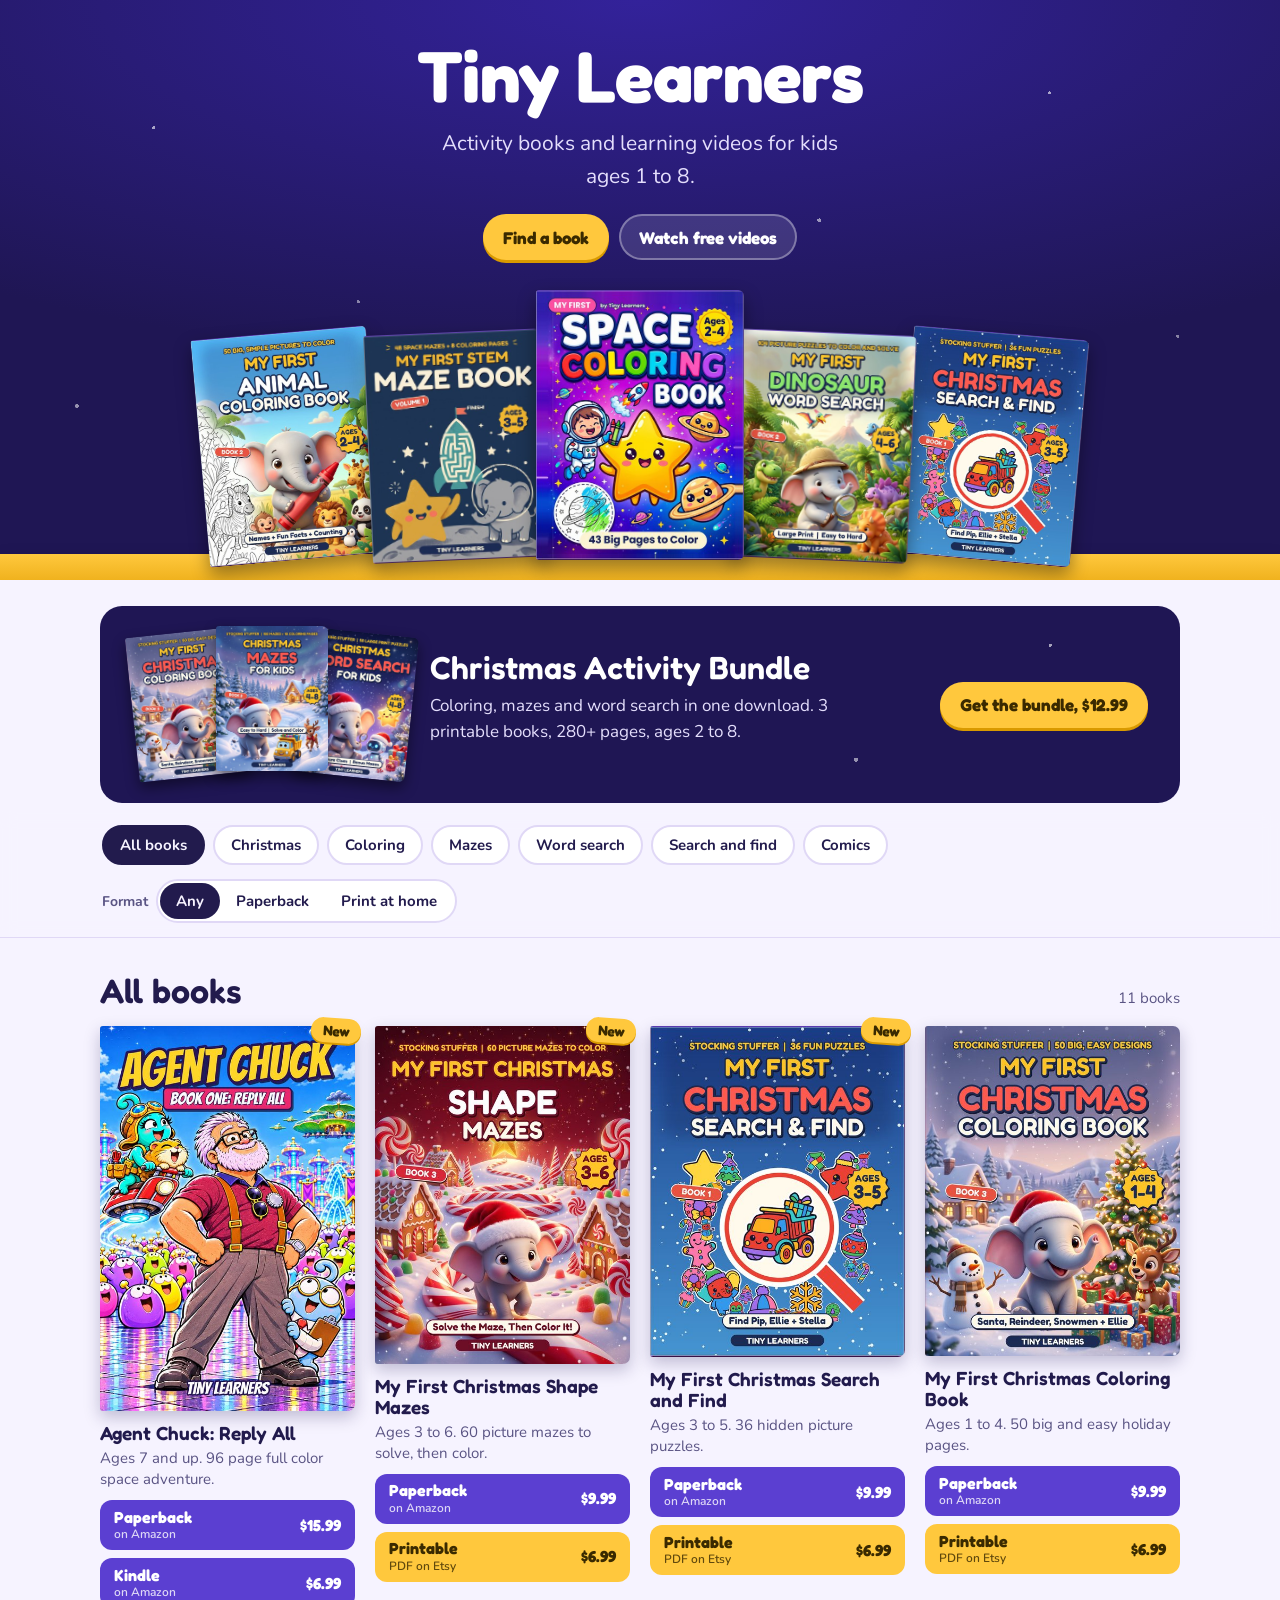
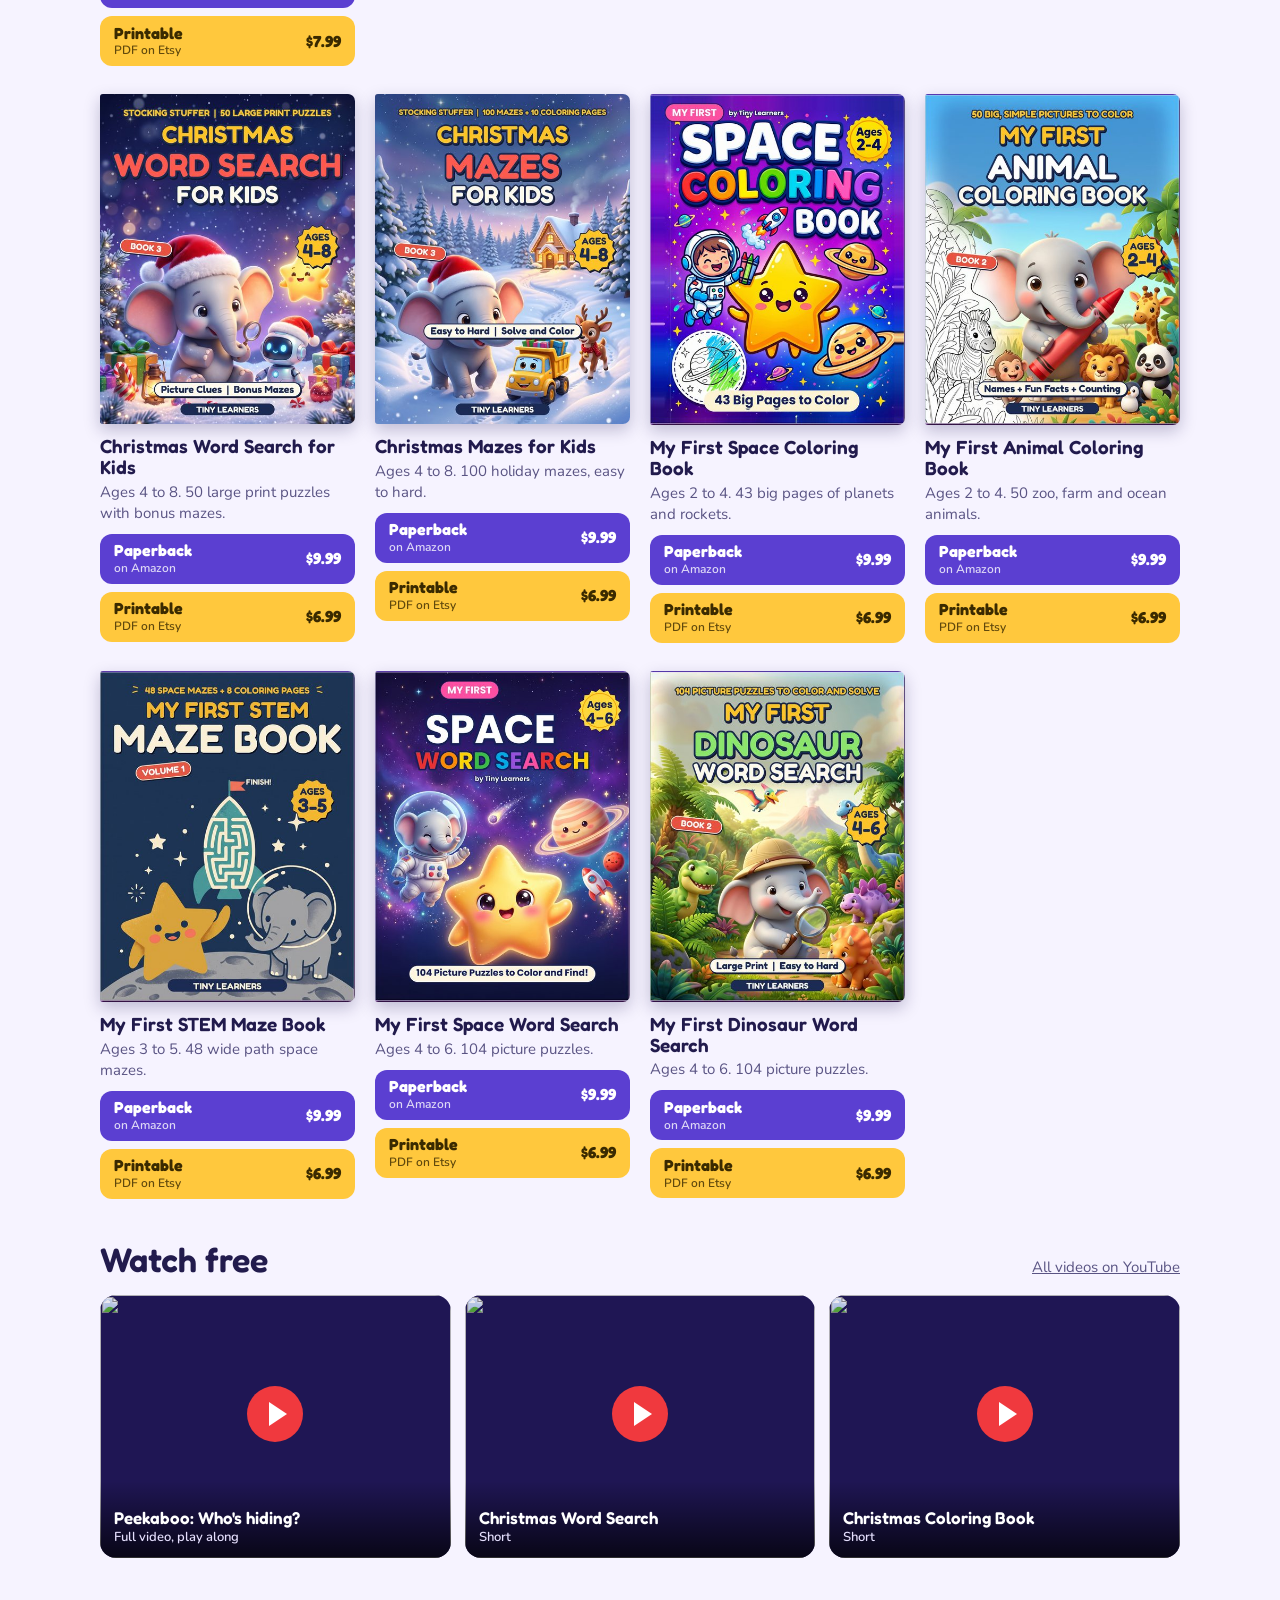
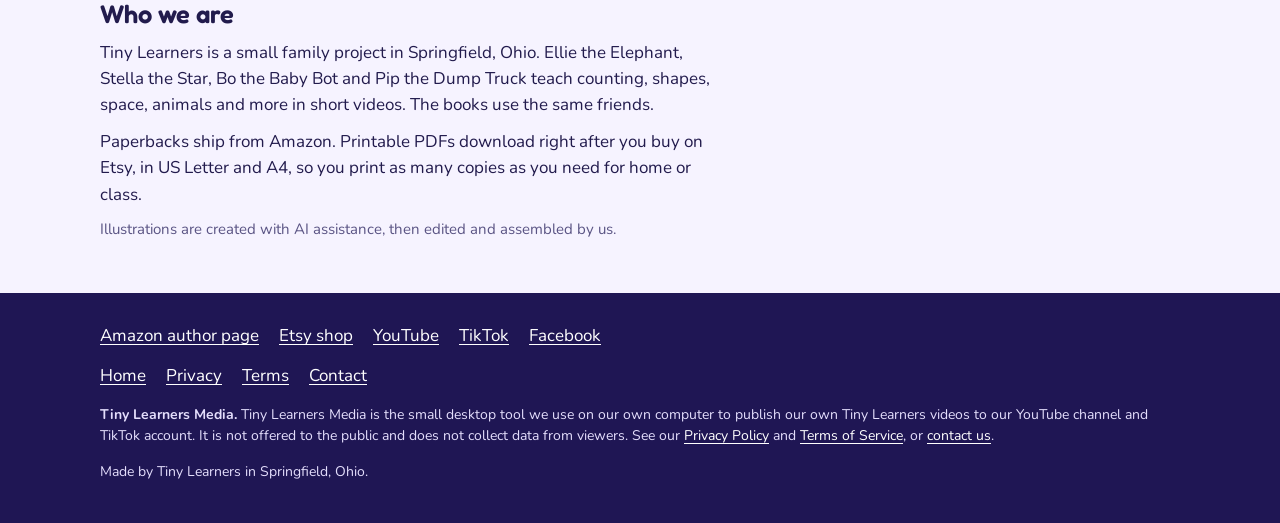
==== commit cd6562a5: "Links page: add My First Christmas Shape Mazes (paperback)" ====
--- a/index.html
+++ b/index.html
@@ -207,7 +207,7 @@
       </div>
       <ul class="books" id="list">
 <li class="book" data-kind="comics" data-themes="comics" data-formats="paperback kindle print"><div class="art"><button type="button" class="artlink choose" aria-haspopup="dialog" aria-label="Choose where to buy Agent Chuck: Reply All"><img class="cv" src="img/books/agent-chuck.jpg" width="480" height="724" style="aspect-ratio:480/724" alt="Cover of Agent Chuck: Reply All" loading="lazy" decoding="async"></button><span class="flag">New</span></div><h3>Agent Chuck: Reply All</h3><p class="meta">Ages 7 and up. 96 page full color space adventure.</p><div class="buys"><a class="buy buy-paperback" href="https://www.amazon.com/dp/B0HSL2GQD8" target="_blank" rel="noopener" aria-label="Paperback of Agent Chuck: Reply All on Amazon, $15.99"><span class="bl">Paperback<small>on Amazon</small></span><span class="bp">$15.99</span></a><a class="buy buy-kindle" href="https://www.amazon.com/dp/B0HSJZ2Z18" target="_blank" rel="noopener" aria-label="Kindle of Agent Chuck: Reply All on Amazon, $6.99"><span class="bl">Kindle<small>on Amazon</small></span><span class="bp">$6.99</span></a><a class="buy buy-print" href="https://www.etsy.com/listing/4616712001" target="_blank" rel="noopener" aria-label="Printable of Agent Chuck: Reply All on Etsy, $7.99"><span class="bl">Printable<small>PDF on Etsy</small></span><span class="bp">$7.99</span></a></div></li>
-<li class="book" data-kind="mazes" data-themes="christmas" data-formats="print"><div class="art"><a class="artlink" href="https://www.etsy.com/listing/4620714839" target="_blank" rel="noopener" aria-label="Buy My First Christmas Shape Mazes on Etsy"><img class="cv" src="img/books/xmas-shape-mazes.jpg" width="480" height="635" style="aspect-ratio:480/635" alt="Cover of My First Christmas Shape Mazes" loading="lazy" decoding="async"></a><span class="flag">New</span></div><h3>My First Christmas Shape Mazes</h3><p class="meta">Ages 3 to 6. 60 picture mazes to solve, then color.</p><div class="buys"><a class="buy buy-print" href="https://www.etsy.com/listing/4620714839" target="_blank" rel="noopener" aria-label="Printable of My First Christmas Shape Mazes on Etsy, $6.99"><span class="bl">Printable<small>PDF on Etsy</small></span><span class="bp">$6.99</span></a></div></li>
+<li class="book" data-kind="mazes" data-themes="christmas" data-formats="paperback print"><div class="art"><button type="button" class="artlink choose" aria-haspopup="dialog" aria-label="Choose where to buy My First Christmas Shape Mazes"><img class="cv" src="img/books/xmas-shape-mazes.jpg" width="480" height="635" style="aspect-ratio:480/635" alt="Cover of My First Christmas Shape Mazes" loading="lazy" decoding="async"></button><span class="flag">New</span></div><h3>My First Christmas Shape Mazes</h3><p class="meta">Ages 3 to 6. 60 picture mazes to solve, then color.</p><div class="buys"><a class="buy buy-paperback" href="https://www.amazon.com/dp/B0HSST38H7" target="_blank" rel="noopener" aria-label="Paperback of My First Christmas Shape Mazes on Amazon, $9.99"><span class="bl">Paperback<small>on Amazon</small></span><span class="bp">$9.99</span></a><a class="buy buy-print" href="https://www.etsy.com/listing/4620714839" target="_blank" rel="noopener" aria-label="Printable of My First Christmas Shape Mazes on Etsy, $6.99"><span class="bl">Printable<small>PDF on Etsy</small></span><span class="bp">$6.99</span></a></div></li>
 <li class="book" data-kind="search" data-themes="christmas" data-formats="paperback print"><div class="art"><button type="button" class="artlink choose" aria-haspopup="dialog" aria-label="Choose where to buy My First Christmas Search and Find"><img class="cv" src="img/books/xmas-search-find.jpg" width="480" height="623" style="aspect-ratio:480/623" alt="Cover of My First Christmas Search and Find" loading="lazy" decoding="async"></button><span class="flag">New</span></div><h3>My First Christmas Search and Find</h3><p class="meta">Ages 3 to 5. 36 hidden picture puzzles.</p><div class="buys"><a class="buy buy-paperback" href="https://www.amazon.com/dp/B0HRYKTGF6" target="_blank" rel="noopener" aria-label="Paperback of My First Christmas Search and Find on Amazon, $9.99"><span class="bl">Paperback<small>on Amazon</small></span><span class="bp">$9.99</span></a><a class="buy buy-print" href="https://www.etsy.com/listing/4619001616" target="_blank" rel="noopener" aria-label="Printable of My First Christmas Search and Find on Etsy, $6.99"><span class="bl">Printable<small>PDF on Etsy</small></span><span class="bp">$6.99</span></a></div></li>
 <li class="book" data-kind="coloring" data-themes="christmas" data-formats="paperback print"><div class="art"><button type="button" class="artlink choose" aria-haspopup="dialog" aria-label="Choose where to buy My First Christmas Coloring Book"><img class="cv" src="img/books/xmas-coloring.jpg" width="480" height="621" style="aspect-ratio:480/621" alt="Cover of My First Christmas Coloring Book" loading="lazy" decoding="async"></button></div><h3>My First Christmas Coloring Book</h3><p class="meta">Ages 1 to 4. 50 big and easy holiday pages.</p><div class="buys"><a class="buy buy-paperback" href="https://www.amazon.com/dp/B0HRRD8DKT" target="_blank" rel="noopener" aria-label="Paperback of My First Christmas Coloring Book on Amazon, $9.99"><span class="bl">Paperback<small>on Amazon</small></span><span class="bp">$9.99</span></a><a class="buy buy-print" href="https://www.etsy.com/listing/4610915945" target="_blank" rel="noopener" aria-label="Printable of My First Christmas Coloring Book on Etsy, $6.99"><span class="bl">Printable<small>PDF on Etsy</small></span><span class="bp">$6.99</span></a></div></li>
 <li class="book" data-kind="wordsearch" data-themes="christmas" data-formats="paperback print"><div class="art"><button type="button" class="artlink choose" aria-haspopup="dialog" aria-label="Choose where to buy Christmas Word Search for Kids"><img class="cv" src="img/books/xmas-word-search.jpg" width="480" height="621" style="aspect-ratio:480/621" alt="Cover of Christmas Word Search for Kids" loading="lazy" decoding="async"></button></div><h3>Christmas Word Search for Kids</h3><p class="meta">Ages 4 to 8. 50 large print puzzles with bonus mazes.</p><div class="buys"><a class="buy buy-paperback" href="https://www.amazon.com/dp/B0HQXY3JF4" target="_blank" rel="noopener" aria-label="Paperback of Christmas Word Search for Kids on Amazon, $9.99"><span class="bl">Paperback<small>on Amazon</small></span><span class="bp">$9.99</span></a><a class="buy buy-print" href="https://www.etsy.com/listing/4610936816" target="_blank" rel="noopener" aria-label="Printable of Christmas Word Search for Kids on Etsy, $6.99"><span class="bl">Printable<small>PDF on Etsy</small></span><span class="bp">$6.99</span></a></div></li>
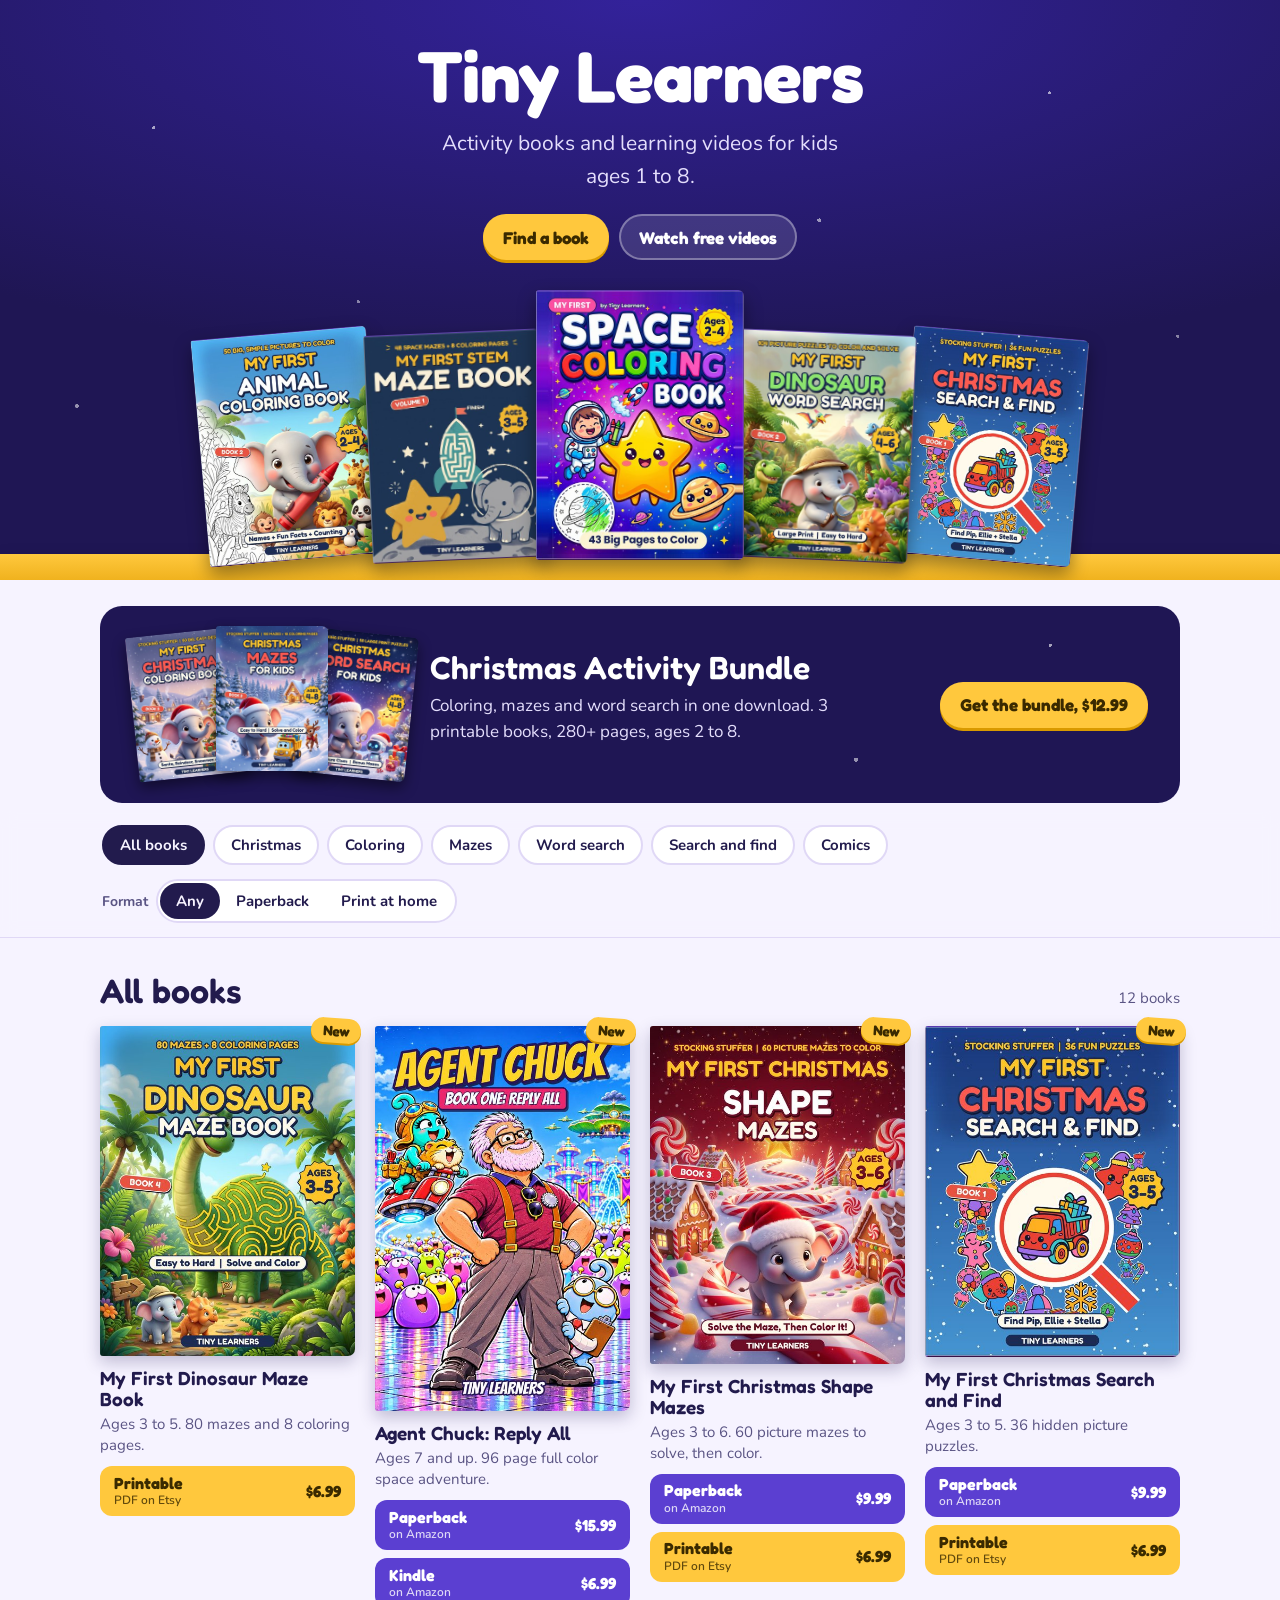
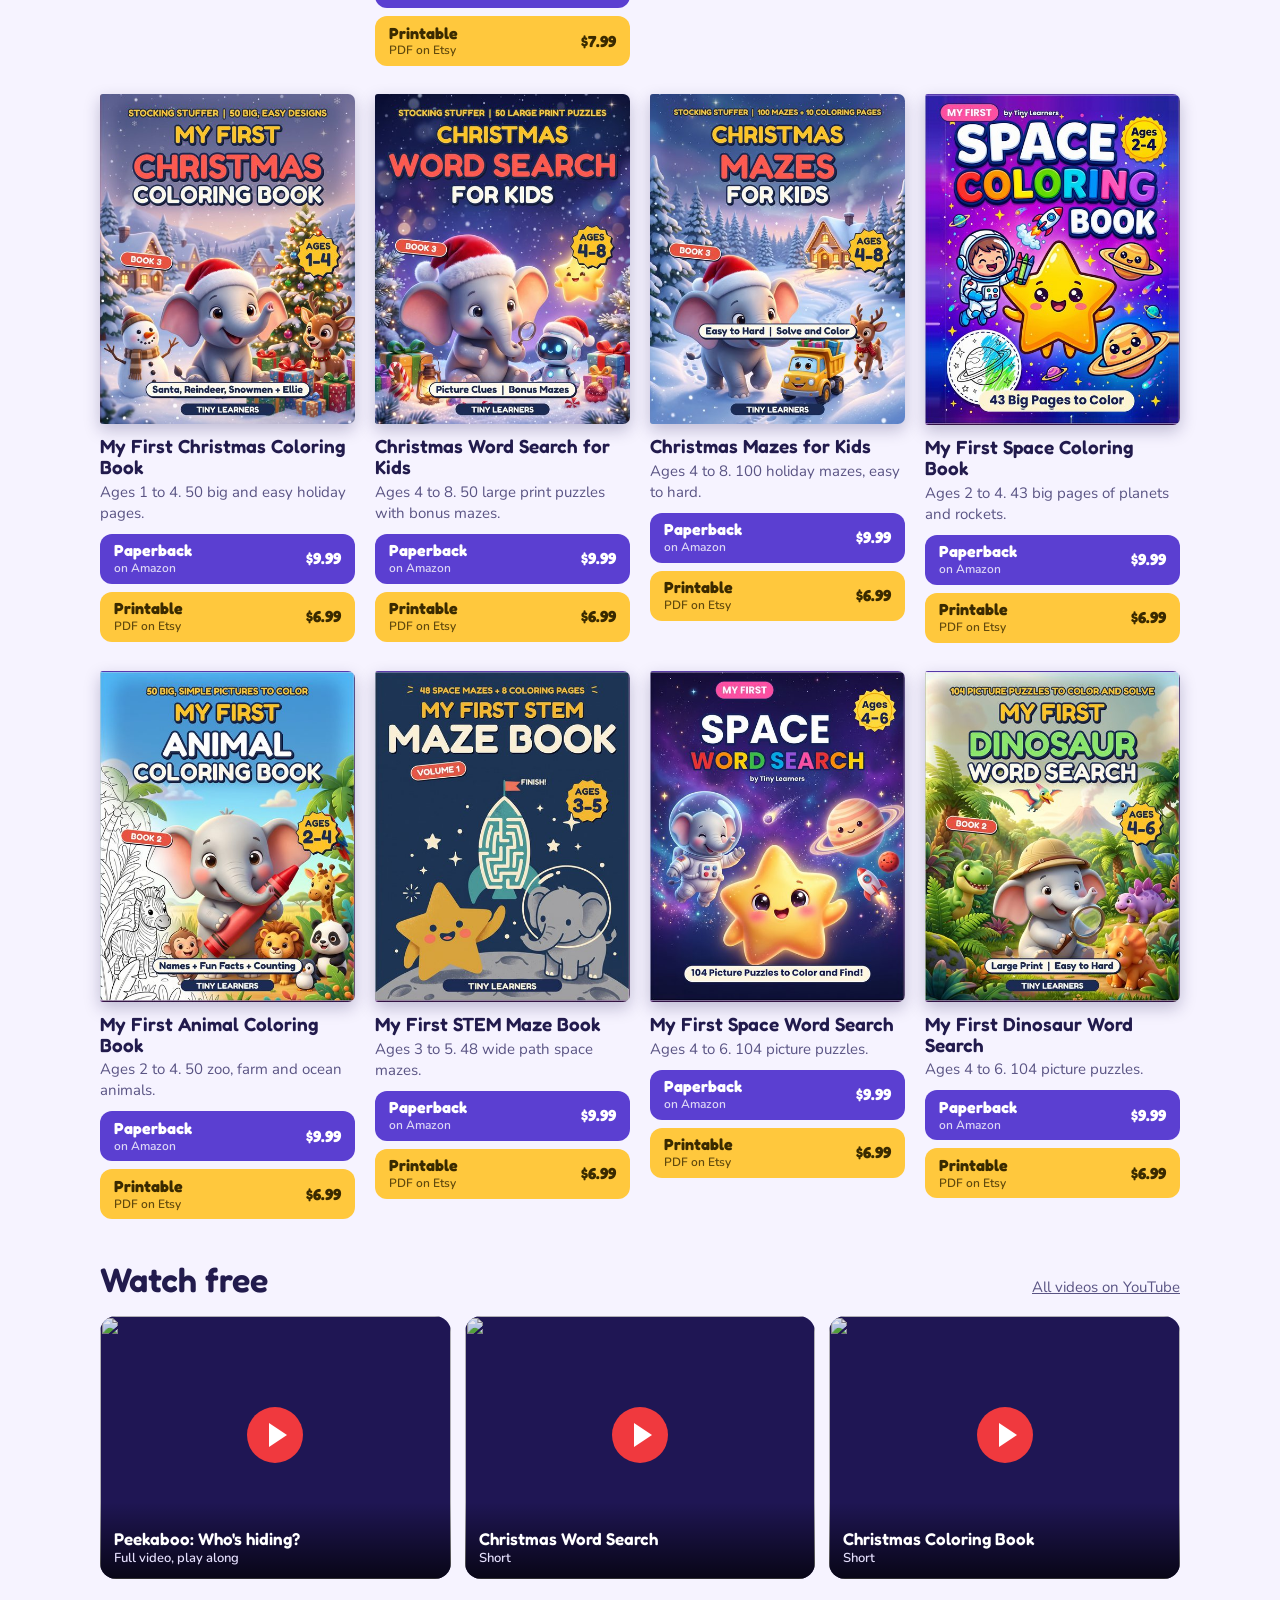
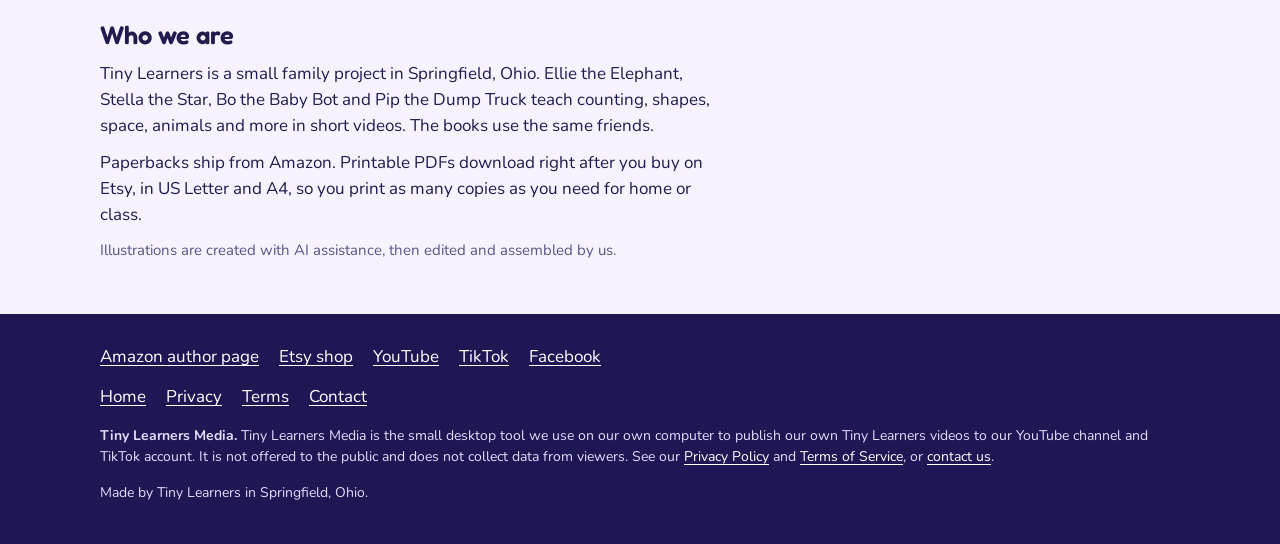
==== commit 2b585cb3: "Add My First Dinosaur Maze Book (printable on Etsy) Co-Authored-By: Claude Opus 5.5 <noreply@anthrop" ====
--- a/index.html
+++ b/index.html
@@ -203,9 +203,10 @@
     <section id="books" aria-labelledby="books-h">
       <div class="sec-h">
         <h2 id="books-h">All books</h2>
-        <p class="count" id="count" aria-live="polite">11 books</p>
+        <p class="count" id="count" aria-live="polite">12 books</p>
       </div>
       <ul class="books" id="list">
+<li class="book" data-kind="mazes" data-themes="dinosaurs" data-formats="print"><div class="art"><a class="artlink" href="https://www.etsy.com/listing/4625852282" target="_blank" rel="noopener" aria-label="Buy My First Dinosaur Maze Book on Etsy"><img class="cv" src="img/books/dino-maze.jpg" width="480" height="621" style="aspect-ratio:480/621" alt="Cover of My First Dinosaur Maze Book" loading="lazy" decoding="async"></a><span class="flag">New</span></div><h3>My First Dinosaur Maze Book</h3><p class="meta">Ages 3 to 5. 80 mazes and 8 coloring pages.</p><div class="buys"><a class="buy buy-print" href="https://www.etsy.com/listing/4625852282" target="_blank" rel="noopener" aria-label="Printable of My First Dinosaur Maze Book on Etsy, $6.99"><span class="bl">Printable<small>PDF on Etsy</small></span><span class="bp">$6.99</span></a></div></li>
 <li class="book" data-kind="comics" data-themes="comics" data-formats="paperback kindle print"><div class="art"><button type="button" class="artlink choose" aria-haspopup="dialog" aria-label="Choose where to buy Agent Chuck: Reply All"><img class="cv" src="img/books/agent-chuck.jpg" width="480" height="724" style="aspect-ratio:480/724" alt="Cover of Agent Chuck: Reply All" loading="lazy" decoding="async"></button><span class="flag">New</span></div><h3>Agent Chuck: Reply All</h3><p class="meta">Ages 7 and up. 96 page full color space adventure.</p><div class="buys"><a class="buy buy-paperback" href="https://www.amazon.com/dp/B0HSL2GQD8" target="_blank" rel="noopener" aria-label="Paperback of Agent Chuck: Reply All on Amazon, $15.99"><span class="bl">Paperback<small>on Amazon</small></span><span class="bp">$15.99</span></a><a class="buy buy-kindle" href="https://www.amazon.com/dp/B0HSJZ2Z18" target="_blank" rel="noopener" aria-label="Kindle of Agent Chuck: Reply All on Amazon, $6.99"><span class="bl">Kindle<small>on Amazon</small></span><span class="bp">$6.99</span></a><a class="buy buy-print" href="https://www.etsy.com/listing/4616712001" target="_blank" rel="noopener" aria-label="Printable of Agent Chuck: Reply All on Etsy, $7.99"><span class="bl">Printable<small>PDF on Etsy</small></span><span class="bp">$7.99</span></a></div></li>
 <li class="book" data-kind="mazes" data-themes="christmas" data-formats="paperback print"><div class="art"><button type="button" class="artlink choose" aria-haspopup="dialog" aria-label="Choose where to buy My First Christmas Shape Mazes"><img class="cv" src="img/books/xmas-shape-mazes.jpg" width="480" height="635" style="aspect-ratio:480/635" alt="Cover of My First Christmas Shape Mazes" loading="lazy" decoding="async"></button><span class="flag">New</span></div><h3>My First Christmas Shape Mazes</h3><p class="meta">Ages 3 to 6. 60 picture mazes to solve, then color.</p><div class="buys"><a class="buy buy-paperback" href="https://www.amazon.com/dp/B0HSST38H7" target="_blank" rel="noopener" aria-label="Paperback of My First Christmas Shape Mazes on Amazon, $9.99"><span class="bl">Paperback<small>on Amazon</small></span><span class="bp">$9.99</span></a><a class="buy buy-print" href="https://www.etsy.com/listing/4620714839" target="_blank" rel="noopener" aria-label="Printable of My First Christmas Shape Mazes on Etsy, $6.99"><span class="bl">Printable<small>PDF on Etsy</small></span><span class="bp">$6.99</span></a></div></li>
 <li class="book" data-kind="search" data-themes="christmas" data-formats="paperback print"><div class="art"><button type="button" class="artlink choose" aria-haspopup="dialog" aria-label="Choose where to buy My First Christmas Search and Find"><img class="cv" src="img/books/xmas-search-find.jpg" width="480" height="623" style="aspect-ratio:480/623" alt="Cover of My First Christmas Search and Find" loading="lazy" decoding="async"></button><span class="flag">New</span></div><h3>My First Christmas Search and Find</h3><p class="meta">Ages 3 to 5. 36 hidden picture puzzles.</p><div class="buys"><a class="buy buy-paperback" href="https://www.amazon.com/dp/B0HRYKTGF6" target="_blank" rel="noopener" aria-label="Paperback of My First Christmas Search and Find on Amazon, $9.99"><span class="bl">Paperback<small>on Amazon</small></span><span class="bp">$9.99</span></a><a class="buy buy-print" href="https://www.etsy.com/listing/4619001616" target="_blank" rel="noopener" aria-label="Printable of My First Christmas Search and Find on Etsy, $6.99"><span class="bl">Printable<small>PDF on Etsy</small></span><span class="bp">$6.99</span></a></div></li>
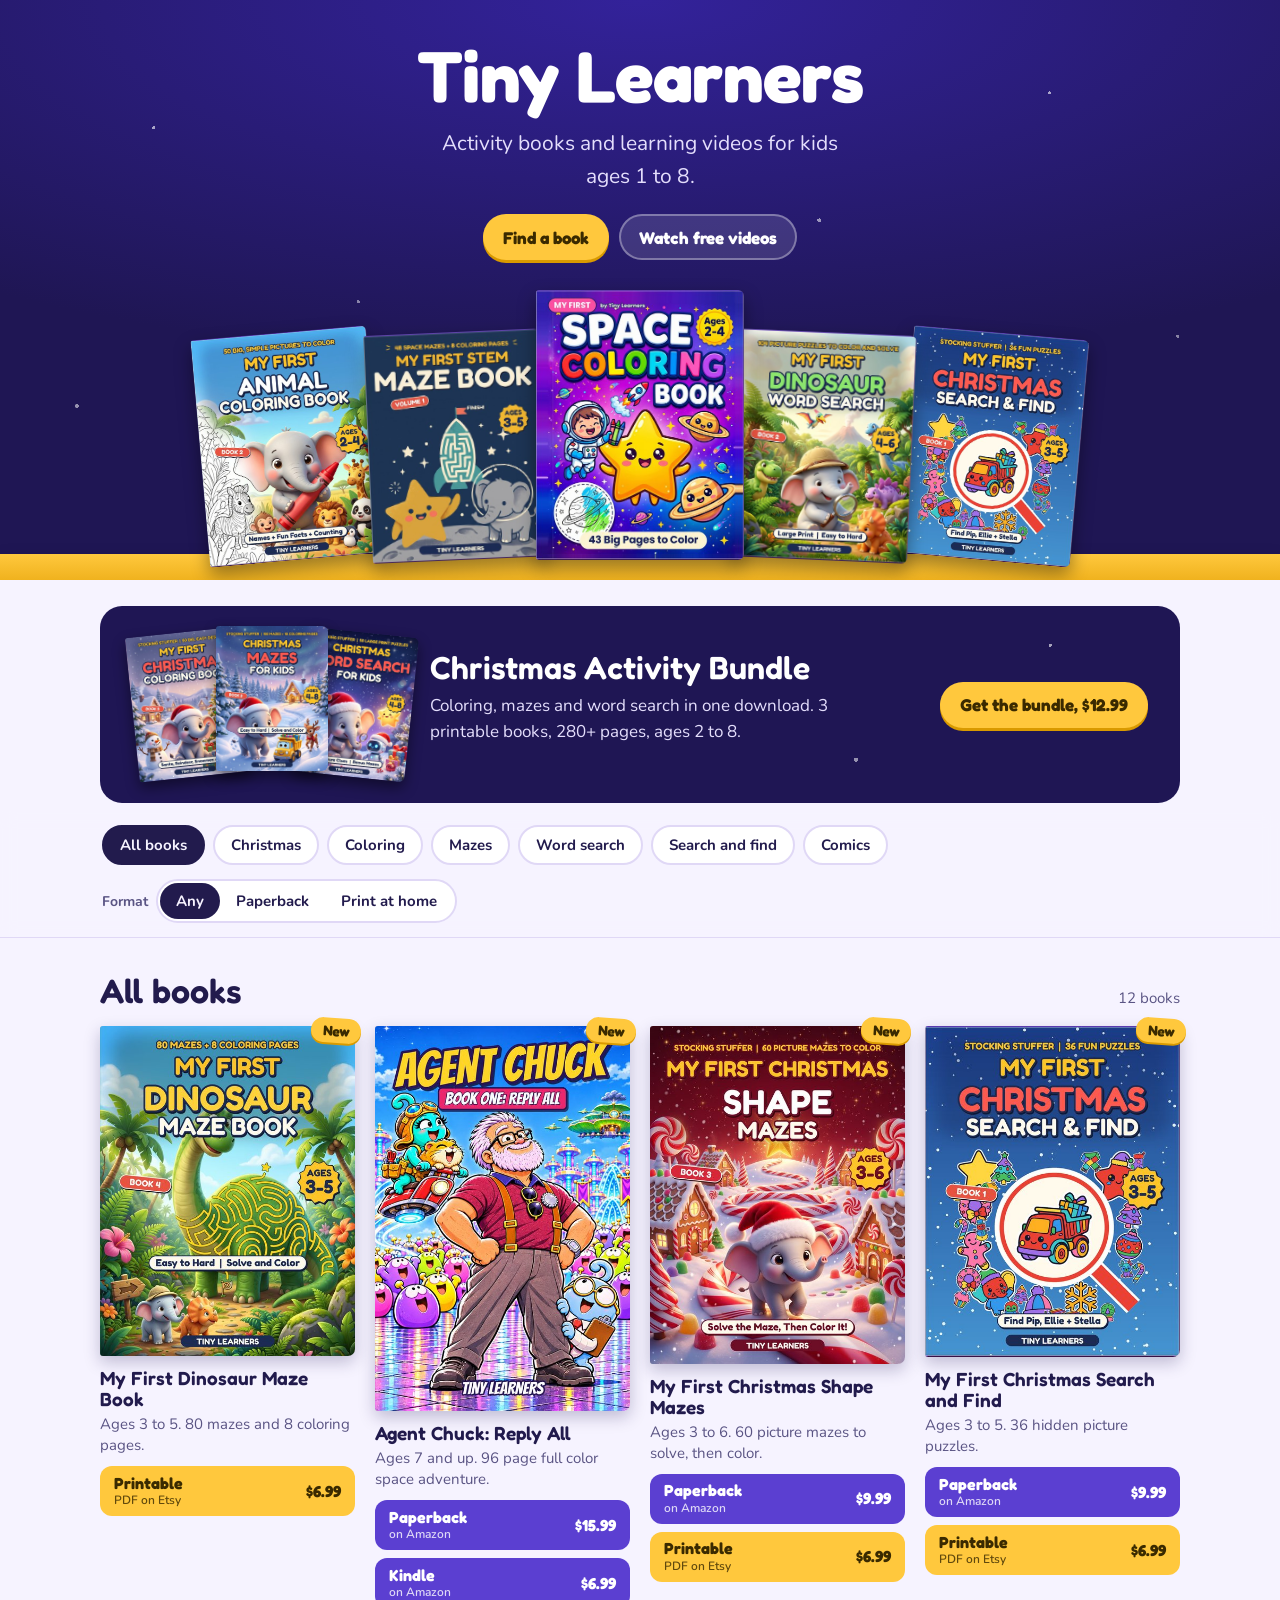
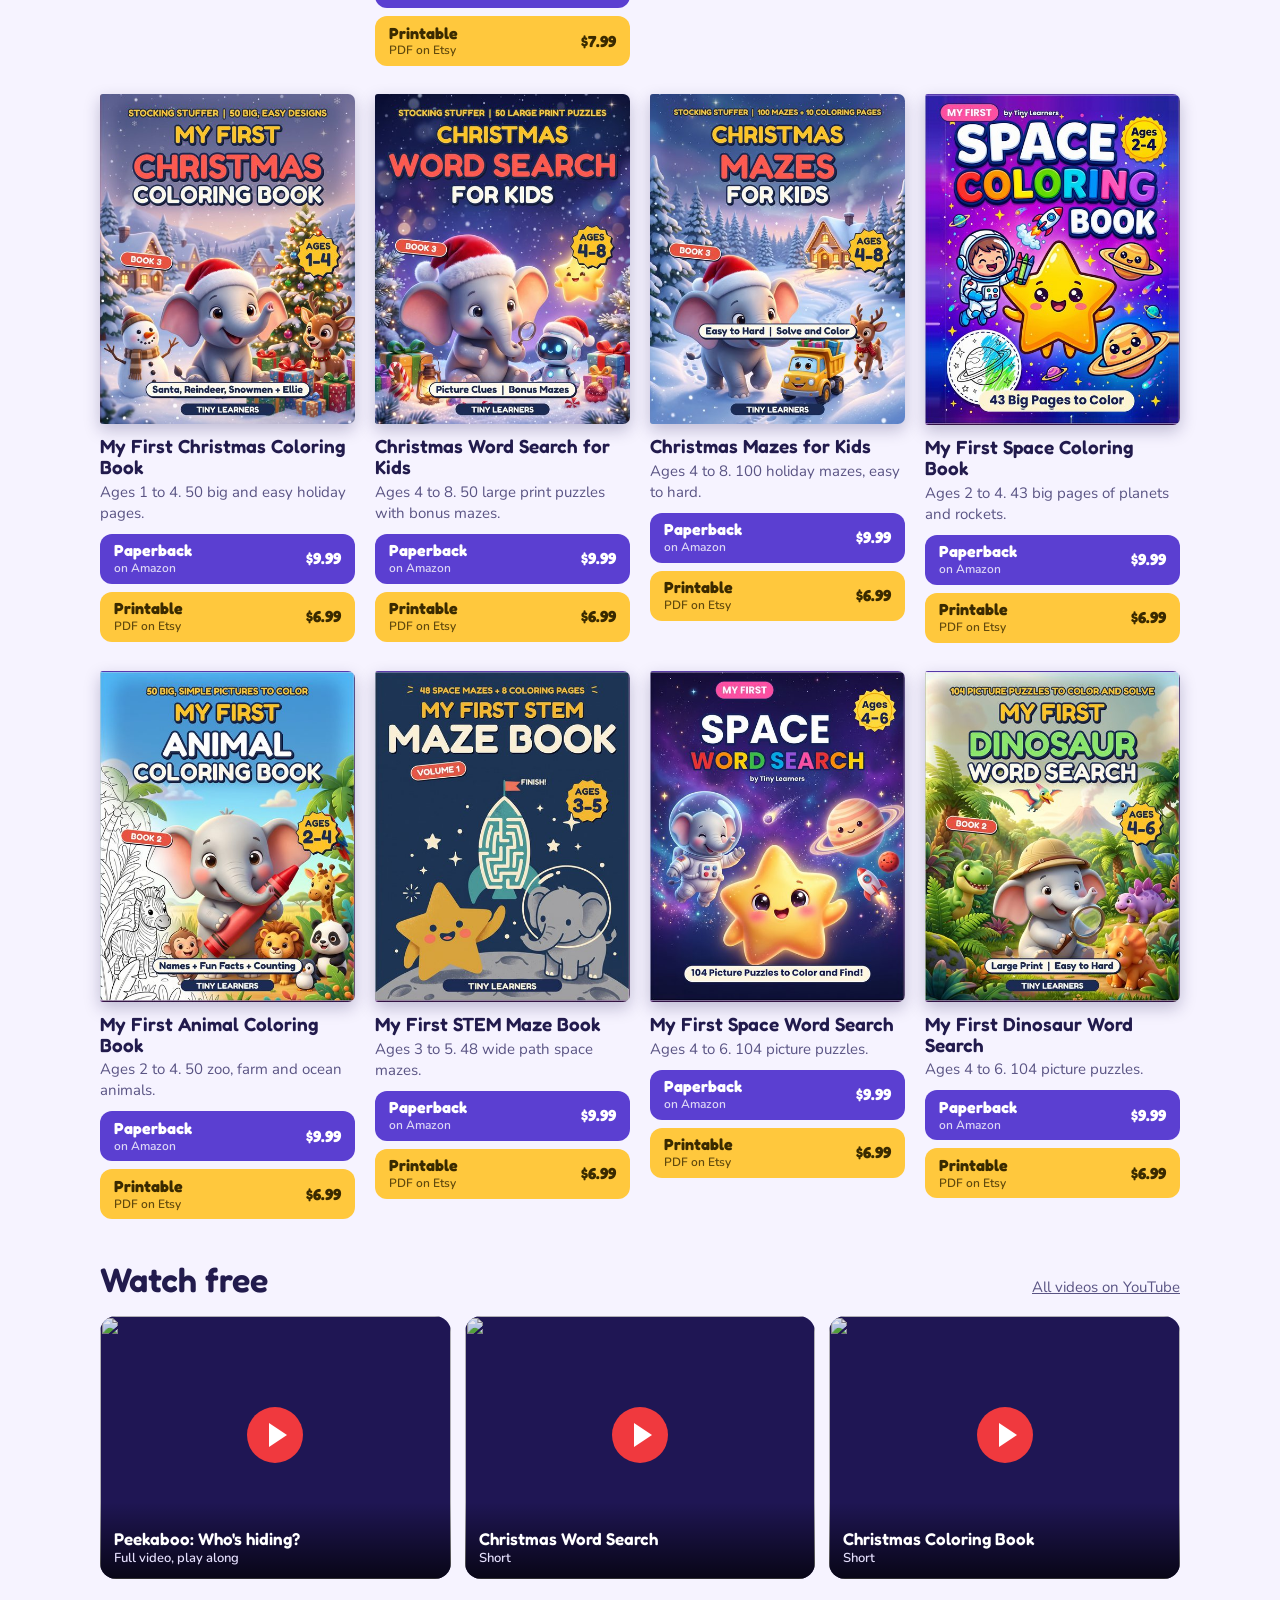
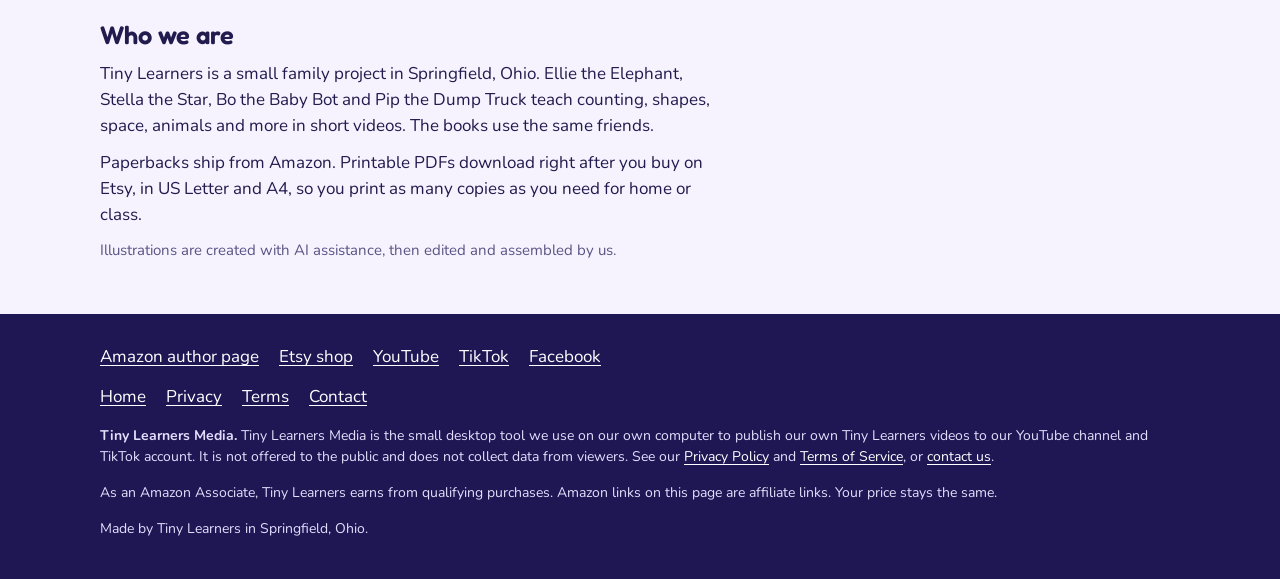
==== commit b78ac23c: "Add Amazon Associates tag to Amazon links, disclosure line and privacy note Co-Authored-By: Claude O" ====
--- a/index.html
+++ b/index.html
@@ -207,23 +207,23 @@
       </div>
       <ul class="books" id="list">
 <li class="book" data-kind="mazes" data-themes="dinosaurs" data-formats="print"><div class="art"><a class="artlink" href="https://www.etsy.com/listing/4625852282" target="_blank" rel="noopener" aria-label="Buy My First Dinosaur Maze Book on Etsy"><img class="cv" src="img/books/dino-maze.jpg" width="480" height="621" style="aspect-ratio:480/621" alt="Cover of My First Dinosaur Maze Book" loading="lazy" decoding="async"></a><span class="flag">New</span></div><h3>My First Dinosaur Maze Book</h3><p class="meta">Ages 3 to 5. 80 mazes and 8 coloring pages.</p><div class="buys"><a class="buy buy-print" href="https://www.etsy.com/listing/4625852282" target="_blank" rel="noopener" aria-label="Printable of My First Dinosaur Maze Book on Etsy, $6.99"><span class="bl">Printable<small>PDF on Etsy</small></span><span class="bp">$6.99</span></a></div></li>
-<li class="book" data-kind="comics" data-themes="comics" data-formats="paperback kindle print"><div class="art"><button type="button" class="artlink choose" aria-haspopup="dialog" aria-label="Choose where to buy Agent Chuck: Reply All"><img class="cv" src="img/books/agent-chuck.jpg" width="480" height="724" style="aspect-ratio:480/724" alt="Cover of Agent Chuck: Reply All" loading="lazy" decoding="async"></button><span class="flag">New</span></div><h3>Agent Chuck: Reply All</h3><p class="meta">Ages 7 and up. 96 page full color space adventure.</p><div class="buys"><a class="buy buy-paperback" href="https://www.amazon.com/dp/B0HSL2GQD8" target="_blank" rel="noopener" aria-label="Paperback of Agent Chuck: Reply All on Amazon, $15.99"><span class="bl">Paperback<small>on Amazon</small></span><span class="bp">$15.99</span></a><a class="buy buy-kindle" href="https://www.amazon.com/dp/B0HSJZ2Z18" target="_blank" rel="noopener" aria-label="Kindle of Agent Chuck: Reply All on Amazon, $6.99"><span class="bl">Kindle<small>on Amazon</small></span><span class="bp">$6.99</span></a><a class="buy buy-print" href="https://www.etsy.com/listing/4616712001" target="_blank" rel="noopener" aria-label="Printable of Agent Chuck: Reply All on Etsy, $7.99"><span class="bl">Printable<small>PDF on Etsy</small></span><span class="bp">$7.99</span></a></div></li>
-<li class="book" data-kind="mazes" data-themes="christmas" data-formats="paperback print"><div class="art"><button type="button" class="artlink choose" aria-haspopup="dialog" aria-label="Choose where to buy My First Christmas Shape Mazes"><img class="cv" src="img/books/xmas-shape-mazes.jpg" width="480" height="635" style="aspect-ratio:480/635" alt="Cover of My First Christmas Shape Mazes" loading="lazy" decoding="async"></button><span class="flag">New</span></div><h3>My First Christmas Shape Mazes</h3><p class="meta">Ages 3 to 6. 60 picture mazes to solve, then color.</p><div class="buys"><a class="buy buy-paperback" href="https://www.amazon.com/dp/B0HSST38H7" target="_blank" rel="noopener" aria-label="Paperback of My First Christmas Shape Mazes on Amazon, $9.99"><span class="bl">Paperback<small>on Amazon</small></span><span class="bp">$9.99</span></a><a class="buy buy-print" href="https://www.etsy.com/listing/4620714839" target="_blank" rel="noopener" aria-label="Printable of My First Christmas Shape Mazes on Etsy, $6.99"><span class="bl">Printable<small>PDF on Etsy</small></span><span class="bp">$6.99</span></a></div></li>
-<li class="book" data-kind="search" data-themes="christmas" data-formats="paperback print"><div class="art"><button type="button" class="artlink choose" aria-haspopup="dialog" aria-label="Choose where to buy My First Christmas Search and Find"><img class="cv" src="img/books/xmas-search-find.jpg" width="480" height="623" style="aspect-ratio:480/623" alt="Cover of My First Christmas Search and Find" loading="lazy" decoding="async"></button><span class="flag">New</span></div><h3>My First Christmas Search and Find</h3><p class="meta">Ages 3 to 5. 36 hidden picture puzzles.</p><div class="buys"><a class="buy buy-paperback" href="https://www.amazon.com/dp/B0HRYKTGF6" target="_blank" rel="noopener" aria-label="Paperback of My First Christmas Search and Find on Amazon, $9.99"><span class="bl">Paperback<small>on Amazon</small></span><span class="bp">$9.99</span></a><a class="buy buy-print" href="https://www.etsy.com/listing/4619001616" target="_blank" rel="noopener" aria-label="Printable of My First Christmas Search and Find on Etsy, $6.99"><span class="bl">Printable<small>PDF on Etsy</small></span><span class="bp">$6.99</span></a></div></li>
-<li class="book" data-kind="coloring" data-themes="christmas" data-formats="paperback print"><div class="art"><button type="button" class="artlink choose" aria-haspopup="dialog" aria-label="Choose where to buy My First Christmas Coloring Book"><img class="cv" src="img/books/xmas-coloring.jpg" width="480" height="621" style="aspect-ratio:480/621" alt="Cover of My First Christmas Coloring Book" loading="lazy" decoding="async"></button></div><h3>My First Christmas Coloring Book</h3><p class="meta">Ages 1 to 4. 50 big and easy holiday pages.</p><div class="buys"><a class="buy buy-paperback" href="https://www.amazon.com/dp/B0HRRD8DKT" target="_blank" rel="noopener" aria-label="Paperback of My First Christmas Coloring Book on Amazon, $9.99"><span class="bl">Paperback<small>on Amazon</small></span><span class="bp">$9.99</span></a><a class="buy buy-print" href="https://www.etsy.com/listing/4610915945" target="_blank" rel="noopener" aria-label="Printable of My First Christmas Coloring Book on Etsy, $6.99"><span class="bl">Printable<small>PDF on Etsy</small></span><span class="bp">$6.99</span></a></div></li>
-<li class="book" data-kind="wordsearch" data-themes="christmas" data-formats="paperback print"><div class="art"><button type="button" class="artlink choose" aria-haspopup="dialog" aria-label="Choose where to buy Christmas Word Search for Kids"><img class="cv" src="img/books/xmas-word-search.jpg" width="480" height="621" style="aspect-ratio:480/621" alt="Cover of Christmas Word Search for Kids" loading="lazy" decoding="async"></button></div><h3>Christmas Word Search for Kids</h3><p class="meta">Ages 4 to 8. 50 large print puzzles with bonus mazes.</p><div class="buys"><a class="buy buy-paperback" href="https://www.amazon.com/dp/B0HQXY3JF4" target="_blank" rel="noopener" aria-label="Paperback of Christmas Word Search for Kids on Amazon, $9.99"><span class="bl">Paperback<small>on Amazon</small></span><span class="bp">$9.99</span></a><a class="buy buy-print" href="https://www.etsy.com/listing/4610936816" target="_blank" rel="noopener" aria-label="Printable of Christmas Word Search for Kids on Etsy, $6.99"><span class="bl">Printable<small>PDF on Etsy</small></span><span class="bp">$6.99</span></a></div></li>
-<li class="book" data-kind="mazes" data-themes="christmas" data-formats="paperback print"><div class="art"><button type="button" class="artlink choose" aria-haspopup="dialog" aria-label="Choose where to buy Christmas Mazes for Kids"><img class="cv" src="img/books/xmas-maze.jpg" width="480" height="621" style="aspect-ratio:480/621" alt="Cover of Christmas Mazes for Kids" loading="lazy" decoding="async"></button></div><h3>Christmas Mazes for Kids</h3><p class="meta">Ages 4 to 8. 100 holiday mazes, easy to hard.</p><div class="buys"><a class="buy buy-paperback" href="https://www.amazon.com/dp/B0HR1RRNCD" target="_blank" rel="noopener" aria-label="Paperback of Christmas Mazes for Kids on Amazon, $9.99"><span class="bl">Paperback<small>on Amazon</small></span><span class="bp">$9.99</span></a><a class="buy buy-print" href="https://www.etsy.com/listing/4611716552" target="_blank" rel="noopener" aria-label="Printable of Christmas Mazes for Kids on Etsy, $6.99"><span class="bl">Printable<small>PDF on Etsy</small></span><span class="bp">$6.99</span></a></div></li>
-<li class="book" data-kind="coloring" data-themes="space" data-formats="paperback print"><div class="art"><button type="button" class="artlink choose" aria-haspopup="dialog" aria-label="Choose where to buy My First Space Coloring Book"><img class="cv" src="img/books/space-coloring.jpg" width="480" height="623" style="aspect-ratio:480/623" alt="Cover of My First Space Coloring Book" loading="lazy" decoding="async"></button></div><h3>My First Space Coloring Book</h3><p class="meta">Ages 2 to 4. 43 big pages of planets and rockets.</p><div class="buys"><a class="buy buy-paperback" href="https://www.amazon.com/dp/B0HPSQ8VM6" target="_blank" rel="noopener" aria-label="Paperback of My First Space Coloring Book on Amazon, $9.99"><span class="bl">Paperback<small>on Amazon</small></span><span class="bp">$9.99</span></a><a class="buy buy-print" href="https://www.etsy.com/listing/4610870364" target="_blank" rel="noopener" aria-label="Printable of My First Space Coloring Book on Etsy, $6.99"><span class="bl">Printable<small>PDF on Etsy</small></span><span class="bp">$6.99</span></a></div></li>
-<li class="book" data-kind="coloring" data-themes="animals" data-formats="paperback print"><div class="art"><button type="button" class="artlink choose" aria-haspopup="dialog" aria-label="Choose where to buy My First Animal Coloring Book"><img class="cv" src="img/books/animal-coloring.jpg" width="480" height="623" style="aspect-ratio:480/623" alt="Cover of My First Animal Coloring Book" loading="lazy" decoding="async"></button></div><h3>My First Animal Coloring Book</h3><p class="meta">Ages 2 to 4. 50 zoo, farm and ocean animals.</p><div class="buys"><a class="buy buy-paperback" href="https://www.amazon.com/dp/B0HQ53N3ZX" target="_blank" rel="noopener" aria-label="Paperback of My First Animal Coloring Book on Amazon, $9.99"><span class="bl">Paperback<small>on Amazon</small></span><span class="bp">$9.99</span></a><a class="buy buy-print" href="https://www.etsy.com/listing/4610855013" target="_blank" rel="noopener" aria-label="Printable of My First Animal Coloring Book on Etsy, $6.99"><span class="bl">Printable<small>PDF on Etsy</small></span><span class="bp">$6.99</span></a></div></li>
-<li class="book" data-kind="mazes" data-themes="space" data-formats="paperback print"><div class="art"><button type="button" class="artlink choose" aria-haspopup="dialog" aria-label="Choose where to buy My First STEM Maze Book"><img class="cv" src="img/books/stem-maze.jpg" width="480" height="623" style="aspect-ratio:480/623" alt="Cover of My First STEM Maze Book" loading="lazy" decoding="async"></button></div><h3>My First STEM Maze Book</h3><p class="meta">Ages 3 to 5. 48 wide path space mazes.</p><div class="buys"><a class="buy buy-paperback" href="https://www.amazon.com/dp/B0HPNW81W8" target="_blank" rel="noopener" aria-label="Paperback of My First STEM Maze Book on Amazon, $9.99"><span class="bl">Paperback<small>on Amazon</small></span><span class="bp">$9.99</span></a><a class="buy buy-print" href="https://www.etsy.com/listing/4610873516" target="_blank" rel="noopener" aria-label="Printable of My First STEM Maze Book on Etsy, $6.99"><span class="bl">Printable<small>PDF on Etsy</small></span><span class="bp">$6.99</span></a></div></li>
-<li class="book" data-kind="wordsearch" data-themes="space" data-formats="paperback print"><div class="art"><button type="button" class="artlink choose" aria-haspopup="dialog" aria-label="Choose where to buy My First Space Word Search"><img class="cv" src="img/books/space-word-search.jpg" width="480" height="623" style="aspect-ratio:480/623" alt="Cover of My First Space Word Search" loading="lazy" decoding="async"></button></div><h3>My First Space Word Search</h3><p class="meta">Ages 4 to 6. 104 picture puzzles.</p><div class="buys"><a class="buy buy-paperback" href="https://www.amazon.com/dp/B0HPRZD5RH" target="_blank" rel="noopener" aria-label="Paperback of My First Space Word Search on Amazon, $9.99"><span class="bl">Paperback<small>on Amazon</small></span><span class="bp">$9.99</span></a><a class="buy buy-print" href="https://www.etsy.com/listing/4610871548" target="_blank" rel="noopener" aria-label="Printable of My First Space Word Search on Etsy, $6.99"><span class="bl">Printable<small>PDF on Etsy</small></span><span class="bp">$6.99</span></a></div></li>
-<li class="book" data-kind="wordsearch" data-themes="dinosaurs" data-formats="paperback print"><div class="art"><button type="button" class="artlink choose" aria-haspopup="dialog" aria-label="Choose where to buy My First Dinosaur Word Search"><img class="cv" src="img/books/dino-word-search.jpg" width="480" height="623" style="aspect-ratio:480/623" alt="Cover of My First Dinosaur Word Search" loading="lazy" decoding="async"></button></div><h3>My First Dinosaur Word Search</h3><p class="meta">Ages 4 to 6. 104 picture puzzles.</p><div class="buys"><a class="buy buy-paperback" href="https://www.amazon.com/dp/B0HQ4YXTPR" target="_blank" rel="noopener" aria-label="Paperback of My First Dinosaur Word Search on Amazon, $9.99"><span class="bl">Paperback<small>on Amazon</small></span><span class="bp">$9.99</span></a><a class="buy buy-print" href="https://www.etsy.com/listing/4610875376" target="_blank" rel="noopener" aria-label="Printable of My First Dinosaur Word Search on Etsy, $6.99"><span class="bl">Printable<small>PDF on Etsy</small></span><span class="bp">$6.99</span></a></div></li>
+<li class="book" data-kind="comics" data-themes="comics" data-formats="paperback kindle print"><div class="art"><button type="button" class="artlink choose" aria-haspopup="dialog" aria-label="Choose where to buy Agent Chuck: Reply All"><img class="cv" src="img/books/agent-chuck.jpg" width="480" height="724" style="aspect-ratio:480/724" alt="Cover of Agent Chuck: Reply All" loading="lazy" decoding="async"></button><span class="flag">New</span></div><h3>Agent Chuck: Reply All</h3><p class="meta">Ages 7 and up. 96 page full color space adventure.</p><div class="buys"><a class="buy buy-paperback" href="https://www.amazon.com/dp/B0HSL2GQD8?tag=tinylearner08-20" target="_blank" rel="noopener" aria-label="Paperback of Agent Chuck: Reply All on Amazon, $15.99"><span class="bl">Paperback<small>on Amazon</small></span><span class="bp">$15.99</span></a><a class="buy buy-kindle" href="https://www.amazon.com/dp/B0HSJZ2Z18?tag=tinylearner08-20" target="_blank" rel="noopener" aria-label="Kindle of Agent Chuck: Reply All on Amazon, $6.99"><span class="bl">Kindle<small>on Amazon</small></span><span class="bp">$6.99</span></a><a class="buy buy-print" href="https://www.etsy.com/listing/4616712001" target="_blank" rel="noopener" aria-label="Printable of Agent Chuck: Reply All on Etsy, $7.99"><span class="bl">Printable<small>PDF on Etsy</small></span><span class="bp">$7.99</span></a></div></li>
+<li class="book" data-kind="mazes" data-themes="christmas" data-formats="paperback print"><div class="art"><button type="button" class="artlink choose" aria-haspopup="dialog" aria-label="Choose where to buy My First Christmas Shape Mazes"><img class="cv" src="img/books/xmas-shape-mazes.jpg" width="480" height="635" style="aspect-ratio:480/635" alt="Cover of My First Christmas Shape Mazes" loading="lazy" decoding="async"></button><span class="flag">New</span></div><h3>My First Christmas Shape Mazes</h3><p class="meta">Ages 3 to 6. 60 picture mazes to solve, then color.</p><div class="buys"><a class="buy buy-paperback" href="https://www.amazon.com/dp/B0HSST38H7?tag=tinylearner08-20" target="_blank" rel="noopener" aria-label="Paperback of My First Christmas Shape Mazes on Amazon, $9.99"><span class="bl">Paperback<small>on Amazon</small></span><span class="bp">$9.99</span></a><a class="buy buy-print" href="https://www.etsy.com/listing/4620714839" target="_blank" rel="noopener" aria-label="Printable of My First Christmas Shape Mazes on Etsy, $6.99"><span class="bl">Printable<small>PDF on Etsy</small></span><span class="bp">$6.99</span></a></div></li>
+<li class="book" data-kind="search" data-themes="christmas" data-formats="paperback print"><div class="art"><button type="button" class="artlink choose" aria-haspopup="dialog" aria-label="Choose where to buy My First Christmas Search and Find"><img class="cv" src="img/books/xmas-search-find.jpg" width="480" height="623" style="aspect-ratio:480/623" alt="Cover of My First Christmas Search and Find" loading="lazy" decoding="async"></button><span class="flag">New</span></div><h3>My First Christmas Search and Find</h3><p class="meta">Ages 3 to 5. 36 hidden picture puzzles.</p><div class="buys"><a class="buy buy-paperback" href="https://www.amazon.com/dp/B0HRYKTGF6?tag=tinylearner08-20" target="_blank" rel="noopener" aria-label="Paperback of My First Christmas Search and Find on Amazon, $9.99"><span class="bl">Paperback<small>on Amazon</small></span><span class="bp">$9.99</span></a><a class="buy buy-print" href="https://www.etsy.com/listing/4619001616" target="_blank" rel="noopener" aria-label="Printable of My First Christmas Search and Find on Etsy, $6.99"><span class="bl">Printable<small>PDF on Etsy</small></span><span class="bp">$6.99</span></a></div></li>
+<li class="book" data-kind="coloring" data-themes="christmas" data-formats="paperback print"><div class="art"><button type="button" class="artlink choose" aria-haspopup="dialog" aria-label="Choose where to buy My First Christmas Coloring Book"><img class="cv" src="img/books/xmas-coloring.jpg" width="480" height="621" style="aspect-ratio:480/621" alt="Cover of My First Christmas Coloring Book" loading="lazy" decoding="async"></button></div><h3>My First Christmas Coloring Book</h3><p class="meta">Ages 1 to 4. 50 big and easy holiday pages.</p><div class="buys"><a class="buy buy-paperback" href="https://www.amazon.com/dp/B0HRRD8DKT?tag=tinylearner08-20" target="_blank" rel="noopener" aria-label="Paperback of My First Christmas Coloring Book on Amazon, $9.99"><span class="bl">Paperback<small>on Amazon</small></span><span class="bp">$9.99</span></a><a class="buy buy-print" href="https://www.etsy.com/listing/4610915945" target="_blank" rel="noopener" aria-label="Printable of My First Christmas Coloring Book on Etsy, $6.99"><span class="bl">Printable<small>PDF on Etsy</small></span><span class="bp">$6.99</span></a></div></li>
+<li class="book" data-kind="wordsearch" data-themes="christmas" data-formats="paperback print"><div class="art"><button type="button" class="artlink choose" aria-haspopup="dialog" aria-label="Choose where to buy Christmas Word Search for Kids"><img class="cv" src="img/books/xmas-word-search.jpg" width="480" height="621" style="aspect-ratio:480/621" alt="Cover of Christmas Word Search for Kids" loading="lazy" decoding="async"></button></div><h3>Christmas Word Search for Kids</h3><p class="meta">Ages 4 to 8. 50 large print puzzles with bonus mazes.</p><div class="buys"><a class="buy buy-paperback" href="https://www.amazon.com/dp/B0HQXY3JF4?tag=tinylearner08-20" target="_blank" rel="noopener" aria-label="Paperback of Christmas Word Search for Kids on Amazon, $9.99"><span class="bl">Paperback<small>on Amazon</small></span><span class="bp">$9.99</span></a><a class="buy buy-print" href="https://www.etsy.com/listing/4610936816" target="_blank" rel="noopener" aria-label="Printable of Christmas Word Search for Kids on Etsy, $6.99"><span class="bl">Printable<small>PDF on Etsy</small></span><span class="bp">$6.99</span></a></div></li>
+<li class="book" data-kind="mazes" data-themes="christmas" data-formats="paperback print"><div class="art"><button type="button" class="artlink choose" aria-haspopup="dialog" aria-label="Choose where to buy Christmas Mazes for Kids"><img class="cv" src="img/books/xmas-maze.jpg" width="480" height="621" style="aspect-ratio:480/621" alt="Cover of Christmas Mazes for Kids" loading="lazy" decoding="async"></button></div><h3>Christmas Mazes for Kids</h3><p class="meta">Ages 4 to 8. 100 holiday mazes, easy to hard.</p><div class="buys"><a class="buy buy-paperback" href="https://www.amazon.com/dp/B0HR1RRNCD?tag=tinylearner08-20" target="_blank" rel="noopener" aria-label="Paperback of Christmas Mazes for Kids on Amazon, $9.99"><span class="bl">Paperback<small>on Amazon</small></span><span class="bp">$9.99</span></a><a class="buy buy-print" href="https://www.etsy.com/listing/4611716552" target="_blank" rel="noopener" aria-label="Printable of Christmas Mazes for Kids on Etsy, $6.99"><span class="bl">Printable<small>PDF on Etsy</small></span><span class="bp">$6.99</span></a></div></li>
+<li class="book" data-kind="coloring" data-themes="space" data-formats="paperback print"><div class="art"><button type="button" class="artlink choose" aria-haspopup="dialog" aria-label="Choose where to buy My First Space Coloring Book"><img class="cv" src="img/books/space-coloring.jpg" width="480" height="623" style="aspect-ratio:480/623" alt="Cover of My First Space Coloring Book" loading="lazy" decoding="async"></button></div><h3>My First Space Coloring Book</h3><p class="meta">Ages 2 to 4. 43 big pages of planets and rockets.</p><div class="buys"><a class="buy buy-paperback" href="https://www.amazon.com/dp/B0HPSQ8VM6?tag=tinylearner08-20" target="_blank" rel="noopener" aria-label="Paperback of My First Space Coloring Book on Amazon, $9.99"><span class="bl">Paperback<small>on Amazon</small></span><span class="bp">$9.99</span></a><a class="buy buy-print" href="https://www.etsy.com/listing/4610870364" target="_blank" rel="noopener" aria-label="Printable of My First Space Coloring Book on Etsy, $6.99"><span class="bl">Printable<small>PDF on Etsy</small></span><span class="bp">$6.99</span></a></div></li>
+<li class="book" data-kind="coloring" data-themes="animals" data-formats="paperback print"><div class="art"><button type="button" class="artlink choose" aria-haspopup="dialog" aria-label="Choose where to buy My First Animal Coloring Book"><img class="cv" src="img/books/animal-coloring.jpg" width="480" height="623" style="aspect-ratio:480/623" alt="Cover of My First Animal Coloring Book" loading="lazy" decoding="async"></button></div><h3>My First Animal Coloring Book</h3><p class="meta">Ages 2 to 4. 50 zoo, farm and ocean animals.</p><div class="buys"><a class="buy buy-paperback" href="https://www.amazon.com/dp/B0HQ53N3ZX?tag=tinylearner08-20" target="_blank" rel="noopener" aria-label="Paperback of My First Animal Coloring Book on Amazon, $9.99"><span class="bl">Paperback<small>on Amazon</small></span><span class="bp">$9.99</span></a><a class="buy buy-print" href="https://www.etsy.com/listing/4610855013" target="_blank" rel="noopener" aria-label="Printable of My First Animal Coloring Book on Etsy, $6.99"><span class="bl">Printable<small>PDF on Etsy</small></span><span class="bp">$6.99</span></a></div></li>
+<li class="book" data-kind="mazes" data-themes="space" data-formats="paperback print"><div class="art"><button type="button" class="artlink choose" aria-haspopup="dialog" aria-label="Choose where to buy My First STEM Maze Book"><img class="cv" src="img/books/stem-maze.jpg" width="480" height="623" style="aspect-ratio:480/623" alt="Cover of My First STEM Maze Book" loading="lazy" decoding="async"></button></div><h3>My First STEM Maze Book</h3><p class="meta">Ages 3 to 5. 48 wide path space mazes.</p><div class="buys"><a class="buy buy-paperback" href="https://www.amazon.com/dp/B0HPNW81W8?tag=tinylearner08-20" target="_blank" rel="noopener" aria-label="Paperback of My First STEM Maze Book on Amazon, $9.99"><span class="bl">Paperback<small>on Amazon</small></span><span class="bp">$9.99</span></a><a class="buy buy-print" href="https://www.etsy.com/listing/4610873516" target="_blank" rel="noopener" aria-label="Printable of My First STEM Maze Book on Etsy, $6.99"><span class="bl">Printable<small>PDF on Etsy</small></span><span class="bp">$6.99</span></a></div></li>
+<li class="book" data-kind="wordsearch" data-themes="space" data-formats="paperback print"><div class="art"><button type="button" class="artlink choose" aria-haspopup="dialog" aria-label="Choose where to buy My First Space Word Search"><img class="cv" src="img/books/space-word-search.jpg" width="480" height="623" style="aspect-ratio:480/623" alt="Cover of My First Space Word Search" loading="lazy" decoding="async"></button></div><h3>My First Space Word Search</h3><p class="meta">Ages 4 to 6. 104 picture puzzles.</p><div class="buys"><a class="buy buy-paperback" href="https://www.amazon.com/dp/B0HPRZD5RH?tag=tinylearner08-20" target="_blank" rel="noopener" aria-label="Paperback of My First Space Word Search on Amazon, $9.99"><span class="bl">Paperback<small>on Amazon</small></span><span class="bp">$9.99</span></a><a class="buy buy-print" href="https://www.etsy.com/listing/4610871548" target="_blank" rel="noopener" aria-label="Printable of My First Space Word Search on Etsy, $6.99"><span class="bl">Printable<small>PDF on Etsy</small></span><span class="bp">$6.99</span></a></div></li>
+<li class="book" data-kind="wordsearch" data-themes="dinosaurs" data-formats="paperback print"><div class="art"><button type="button" class="artlink choose" aria-haspopup="dialog" aria-label="Choose where to buy My First Dinosaur Word Search"><img class="cv" src="img/books/dino-word-search.jpg" width="480" height="623" style="aspect-ratio:480/623" alt="Cover of My First Dinosaur Word Search" loading="lazy" decoding="async"></button></div><h3>My First Dinosaur Word Search</h3><p class="meta">Ages 4 to 6. 104 picture puzzles.</p><div class="buys"><a class="buy buy-paperback" href="https://www.amazon.com/dp/B0HQ4YXTPR?tag=tinylearner08-20" target="_blank" rel="noopener" aria-label="Paperback of My First Dinosaur Word Search on Amazon, $9.99"><span class="bl">Paperback<small>on Amazon</small></span><span class="bp">$9.99</span></a><a class="buy buy-print" href="https://www.etsy.com/listing/4610875376" target="_blank" rel="noopener" aria-label="Printable of My First Dinosaur Word Search on Etsy, $6.99"><span class="bl">Printable<small>PDF on Etsy</small></span><span class="bp">$6.99</span></a></div></li>
       </ul>
       <div class="empty" id="empty" hidden>
         <p>No books match both filters yet.</p>
         <button type="button" class="chip" id="reset">Show all books</button>
       </div>
-      <noscript><p>Browse every book on <a href="https://www.amazon.com/stores/Tiny-Learners/author/B0HQF9H95T/allbooks">Amazon</a> or <a href="https://tinylearnersbooks.etsy.com">Etsy</a>.</p></noscript>
+      <noscript><p>Browse every book on <a href="https://www.amazon.com/stores/Tiny-Learners/author/B0HQF9H95T/allbooks?tag=tinylearner08-20">Amazon</a> or <a href="https://tinylearnersbooks.etsy.com">Etsy</a>.</p></noscript>
     </section>
 
     <section id="watch" aria-labelledby="watch-h">
@@ -248,7 +248,7 @@
 <footer>
   <div class="wrap">
     <nav aria-label="Tiny Learners on other sites">
-      <a href="https://www.amazon.com/stores/Tiny-Learners/author/B0HQF9H95T/allbooks" target="_blank" rel="noopener">Amazon author page</a>
+      <a href="https://www.amazon.com/stores/Tiny-Learners/author/B0HQF9H95T/allbooks?tag=tinylearner08-20" target="_blank" rel="noopener">Amazon author page</a>
       <a href="https://tinylearnersbooks.etsy.com" target="_blank" rel="noopener">Etsy shop</a>
       <a href="https://www.youtube.com/channel/UCVewof9gLI_8Oju2egagrQw" target="_blank" rel="noopener">YouTube</a>
       <a href="https://www.tiktok.com/@tinylearnerscreator" target="_blank" rel="noopener">TikTok</a>
@@ -261,6 +261,7 @@
       <a href="mailto:tinylearnerscreator@gmail.com">Contact</a>
     </nav>
     <p id="apps"><strong>Tiny Learners Media.</strong> Tiny Learners Media is the small desktop tool we use on our own computer to publish our own Tiny Learners videos to our YouTube channel and TikTok account. It is not offered to the public and does not collect data from viewers. See our <a href="privacy.html">Privacy Policy</a> and <a href="terms.html">Terms of Service</a>, or <a href="mailto:tinylearnerscreator@gmail.com">contact us</a>.</p>
+    <p id="amz-note">As an Amazon Associate, Tiny Learners earns from qualifying purchases. Amazon links on this page are affiliate links. Your price stays the same.</p>
     <p>Made by Tiny Learners in Springfield, Ohio.</p>
   </div>
 </footer>
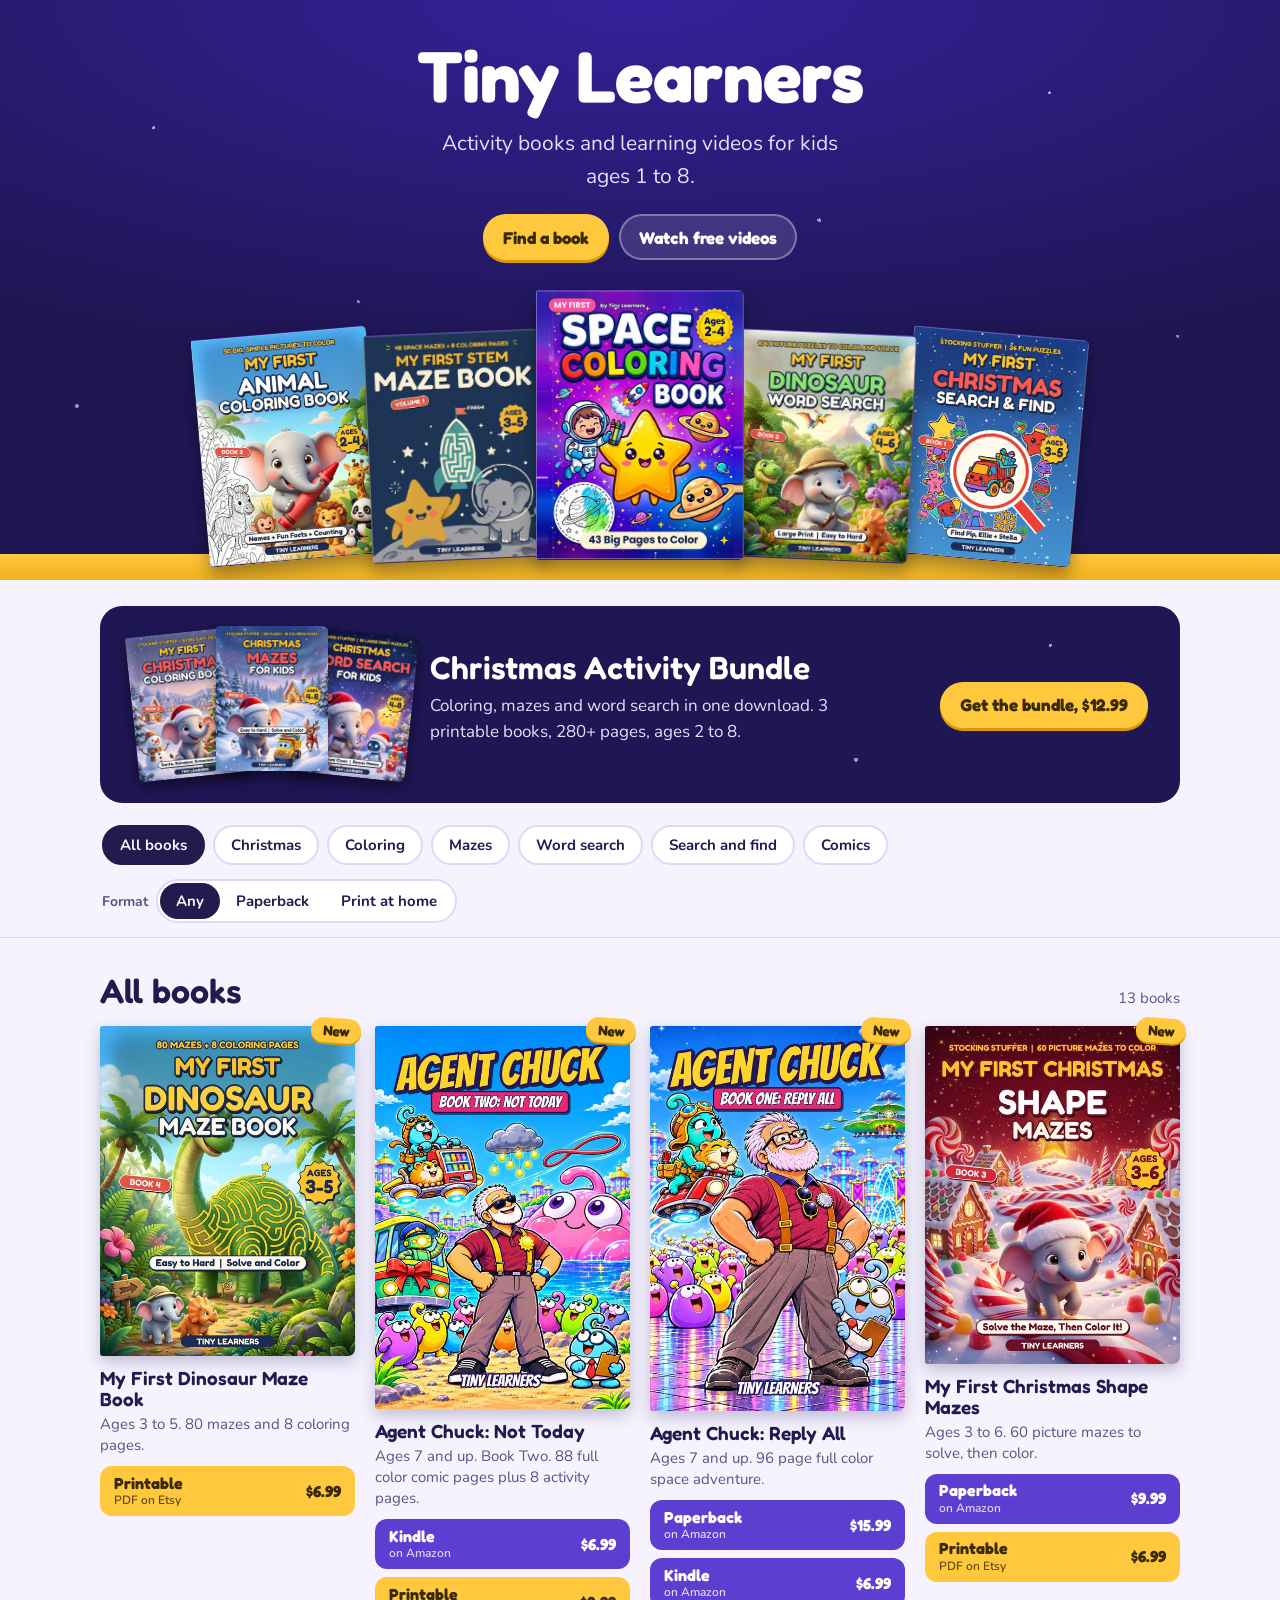
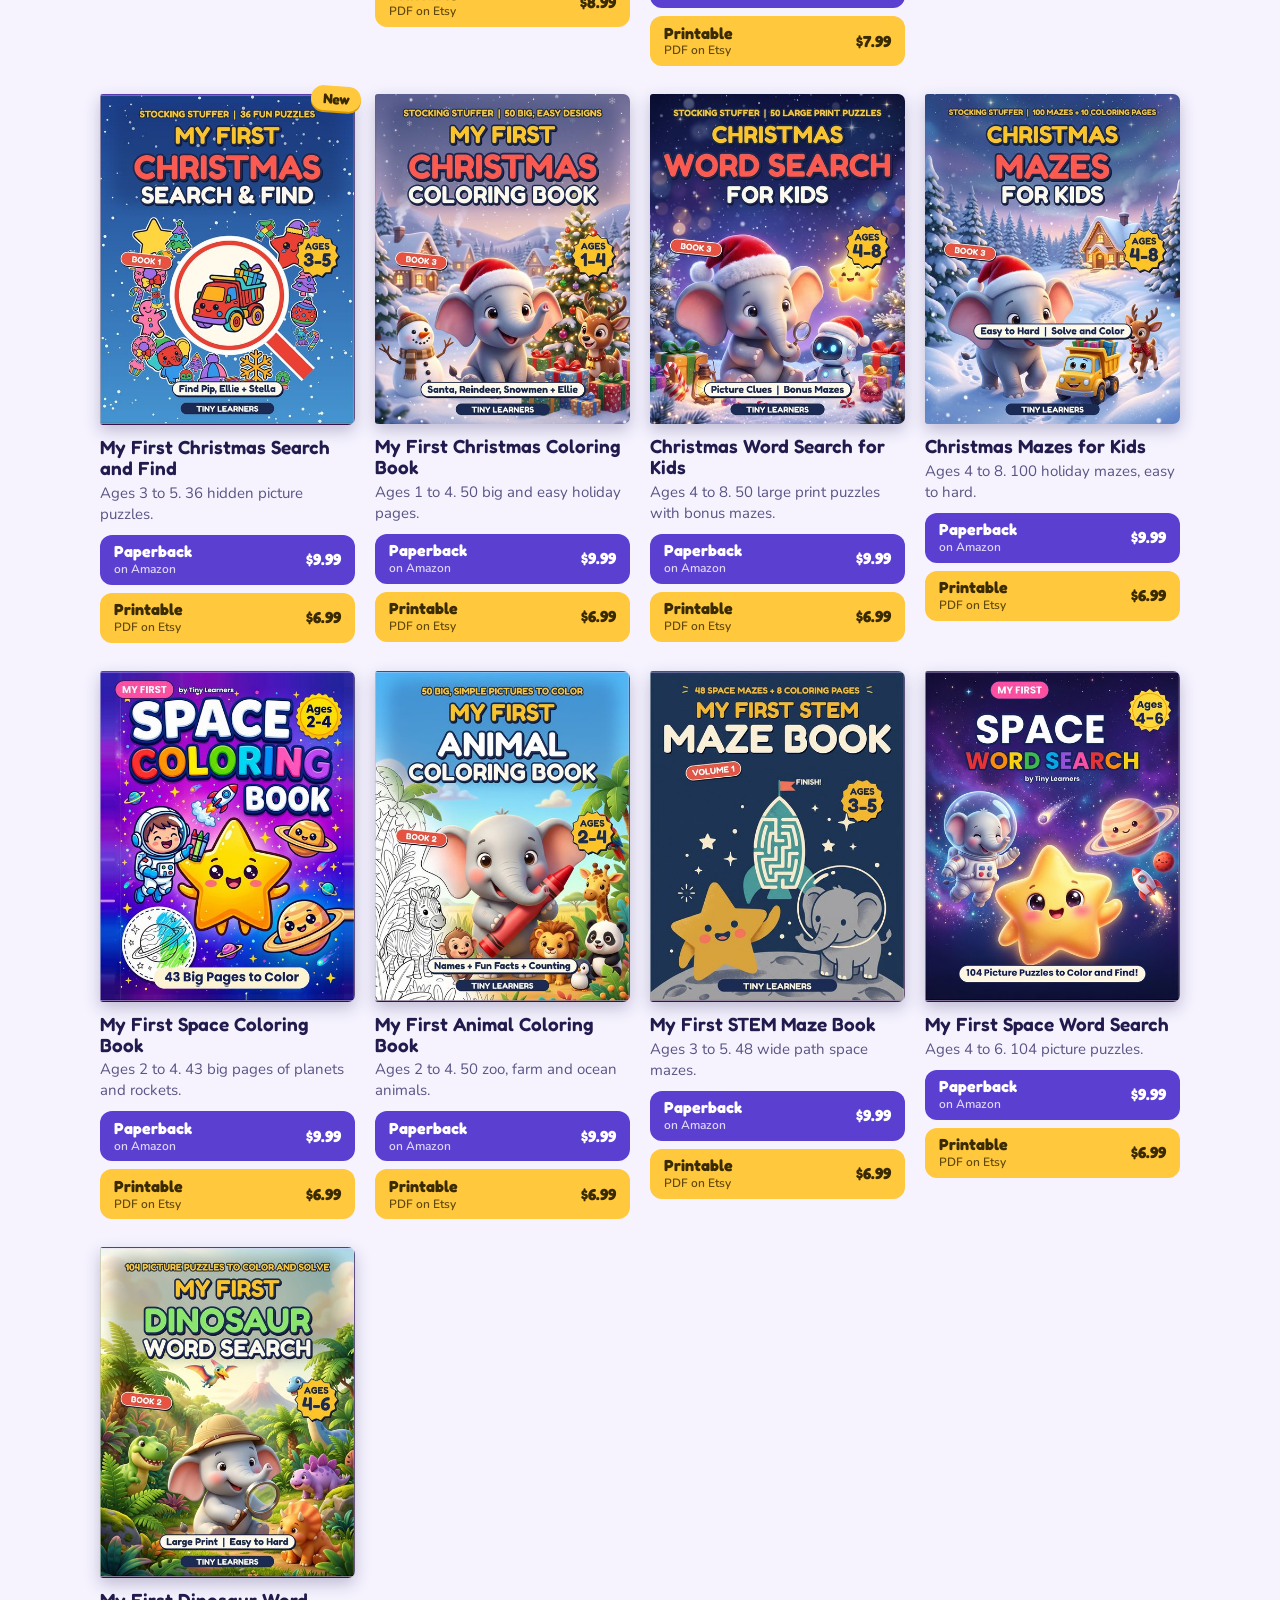
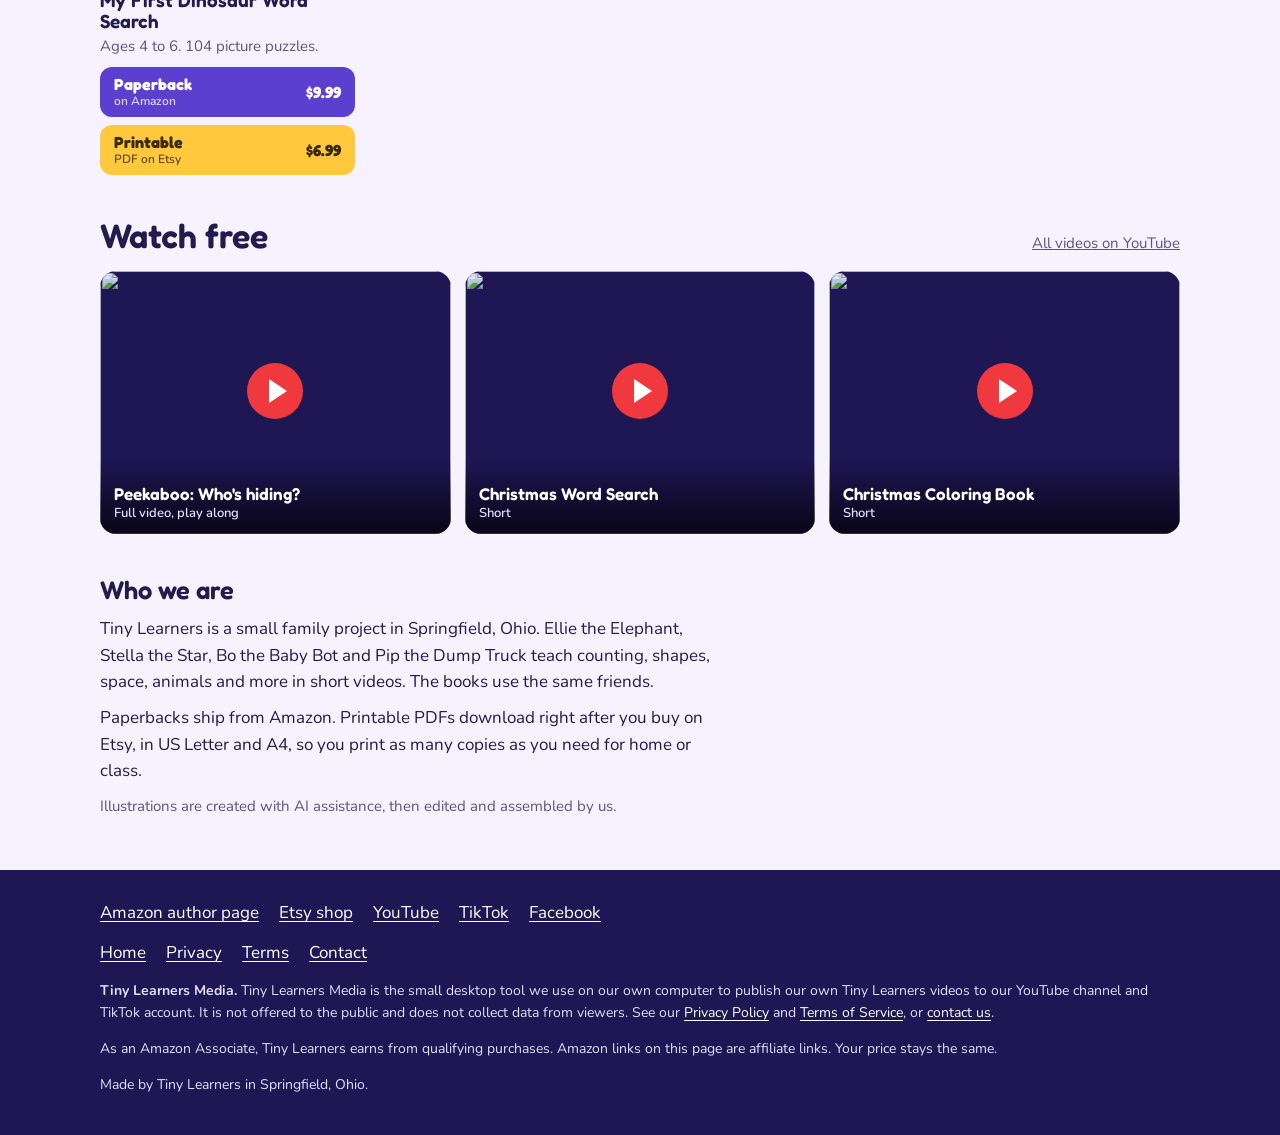
==== commit 3a066c25: "Add Agent Chuck Book Two (Kindle and Etsy printable) Co-Authored-By: Claude Opus 5.5 <noreply@anthro" ====
--- a/index.html
+++ b/index.html
@@ -203,10 +203,11 @@
     <section id="books" aria-labelledby="books-h">
       <div class="sec-h">
         <h2 id="books-h">All books</h2>
-        <p class="count" id="count" aria-live="polite">12 books</p>
+        <p class="count" id="count" aria-live="polite">13 books</p>
       </div>
       <ul class="books" id="list">
 <li class="book" data-kind="mazes" data-themes="dinosaurs" data-formats="print"><div class="art"><a class="artlink" href="https://www.etsy.com/listing/4625852282" target="_blank" rel="noopener" aria-label="Buy My First Dinosaur Maze Book on Etsy"><img class="cv" src="img/books/dino-maze.jpg" width="480" height="621" style="aspect-ratio:480/621" alt="Cover of My First Dinosaur Maze Book" loading="lazy" decoding="async"></a><span class="flag">New</span></div><h3>My First Dinosaur Maze Book</h3><p class="meta">Ages 3 to 5. 80 mazes and 8 coloring pages.</p><div class="buys"><a class="buy buy-print" href="https://www.etsy.com/listing/4625852282" target="_blank" rel="noopener" aria-label="Printable of My First Dinosaur Maze Book on Etsy, $6.99"><span class="bl">Printable<small>PDF on Etsy</small></span><span class="bp">$6.99</span></a></div></li>
+<li class="book" data-kind="comics" data-themes="comics" data-formats="kindle print"><div class="art"><button type="button" class="artlink choose" aria-haspopup="dialog" aria-label="Choose where to buy Agent Chuck: Not Today"><img class="cv" src="img/books/agent-chuck-2.jpg" width="480" height="720" style="aspect-ratio:480/720" alt="Cover of Agent Chuck: Not Today" loading="lazy" decoding="async"></button><span class="flag">New</span></div><h3>Agent Chuck: Not Today</h3><p class="meta">Ages 7 and up. Book Two. 88 full color comic pages plus 8 activity pages.</p><div class="buys"><a class="buy buy-kindle" href="https://www.amazon.com/dp/B0HSRCLW4Z?tag=tinylearner08-20" target="_blank" rel="noopener" aria-label="Kindle of Agent Chuck: Not Today on Amazon, $6.99"><span class="bl">Kindle<small>on Amazon</small></span><span class="bp">$6.99</span></a><a class="buy buy-print" href="https://www.etsy.com/listing/4622471164" target="_blank" rel="noopener" aria-label="Printable of Agent Chuck: Not Today on Etsy, $8.99"><span class="bl">Printable<small>PDF on Etsy</small></span><span class="bp">$8.99</span></a></div></li>
 <li class="book" data-kind="comics" data-themes="comics" data-formats="paperback kindle print"><div class="art"><button type="button" class="artlink choose" aria-haspopup="dialog" aria-label="Choose where to buy Agent Chuck: Reply All"><img class="cv" src="img/books/agent-chuck.jpg" width="480" height="724" style="aspect-ratio:480/724" alt="Cover of Agent Chuck: Reply All" loading="lazy" decoding="async"></button><span class="flag">New</span></div><h3>Agent Chuck: Reply All</h3><p class="meta">Ages 7 and up. 96 page full color space adventure.</p><div class="buys"><a class="buy buy-paperback" href="https://www.amazon.com/dp/B0HSL2GQD8?tag=tinylearner08-20" target="_blank" rel="noopener" aria-label="Paperback of Agent Chuck: Reply All on Amazon, $15.99"><span class="bl">Paperback<small>on Amazon</small></span><span class="bp">$15.99</span></a><a class="buy buy-kindle" href="https://www.amazon.com/dp/B0HSJZ2Z18?tag=tinylearner08-20" target="_blank" rel="noopener" aria-label="Kindle of Agent Chuck: Reply All on Amazon, $6.99"><span class="bl">Kindle<small>on Amazon</small></span><span class="bp">$6.99</span></a><a class="buy buy-print" href="https://www.etsy.com/listing/4616712001" target="_blank" rel="noopener" aria-label="Printable of Agent Chuck: Reply All on Etsy, $7.99"><span class="bl">Printable<small>PDF on Etsy</small></span><span class="bp">$7.99</span></a></div></li>
 <li class="book" data-kind="mazes" data-themes="christmas" data-formats="paperback print"><div class="art"><button type="button" class="artlink choose" aria-haspopup="dialog" aria-label="Choose where to buy My First Christmas Shape Mazes"><img class="cv" src="img/books/xmas-shape-mazes.jpg" width="480" height="635" style="aspect-ratio:480/635" alt="Cover of My First Christmas Shape Mazes" loading="lazy" decoding="async"></button><span class="flag">New</span></div><h3>My First Christmas Shape Mazes</h3><p class="meta">Ages 3 to 6. 60 picture mazes to solve, then color.</p><div class="buys"><a class="buy buy-paperback" href="https://www.amazon.com/dp/B0HSST38H7?tag=tinylearner08-20" target="_blank" rel="noopener" aria-label="Paperback of My First Christmas Shape Mazes on Amazon, $9.99"><span class="bl">Paperback<small>on Amazon</small></span><span class="bp">$9.99</span></a><a class="buy buy-print" href="https://www.etsy.com/listing/4620714839" target="_blank" rel="noopener" aria-label="Printable of My First Christmas Shape Mazes on Etsy, $6.99"><span class="bl">Printable<small>PDF on Etsy</small></span><span class="bp">$6.99</span></a></div></li>
 <li class="book" data-kind="search" data-themes="christmas" data-formats="paperback print"><div class="art"><button type="button" class="artlink choose" aria-haspopup="dialog" aria-label="Choose where to buy My First Christmas Search and Find"><img class="cv" src="img/books/xmas-search-find.jpg" width="480" height="623" style="aspect-ratio:480/623" alt="Cover of My First Christmas Search and Find" loading="lazy" decoding="async"></button><span class="flag">New</span></div><h3>My First Christmas Search and Find</h3><p class="meta">Ages 3 to 5. 36 hidden picture puzzles.</p><div class="buys"><a class="buy buy-paperback" href="https://www.amazon.com/dp/B0HRYKTGF6?tag=tinylearner08-20" target="_blank" rel="noopener" aria-label="Paperback of My First Christmas Search and Find on Amazon, $9.99"><span class="bl">Paperback<small>on Amazon</small></span><span class="bp">$9.99</span></a><a class="buy buy-print" href="https://www.etsy.com/listing/4619001616" target="_blank" rel="noopener" aria-label="Printable of My First Christmas Search and Find on Etsy, $6.99"><span class="bl">Printable<small>PDF on Etsy</small></span><span class="bp">$6.99</span></a></div></li>
